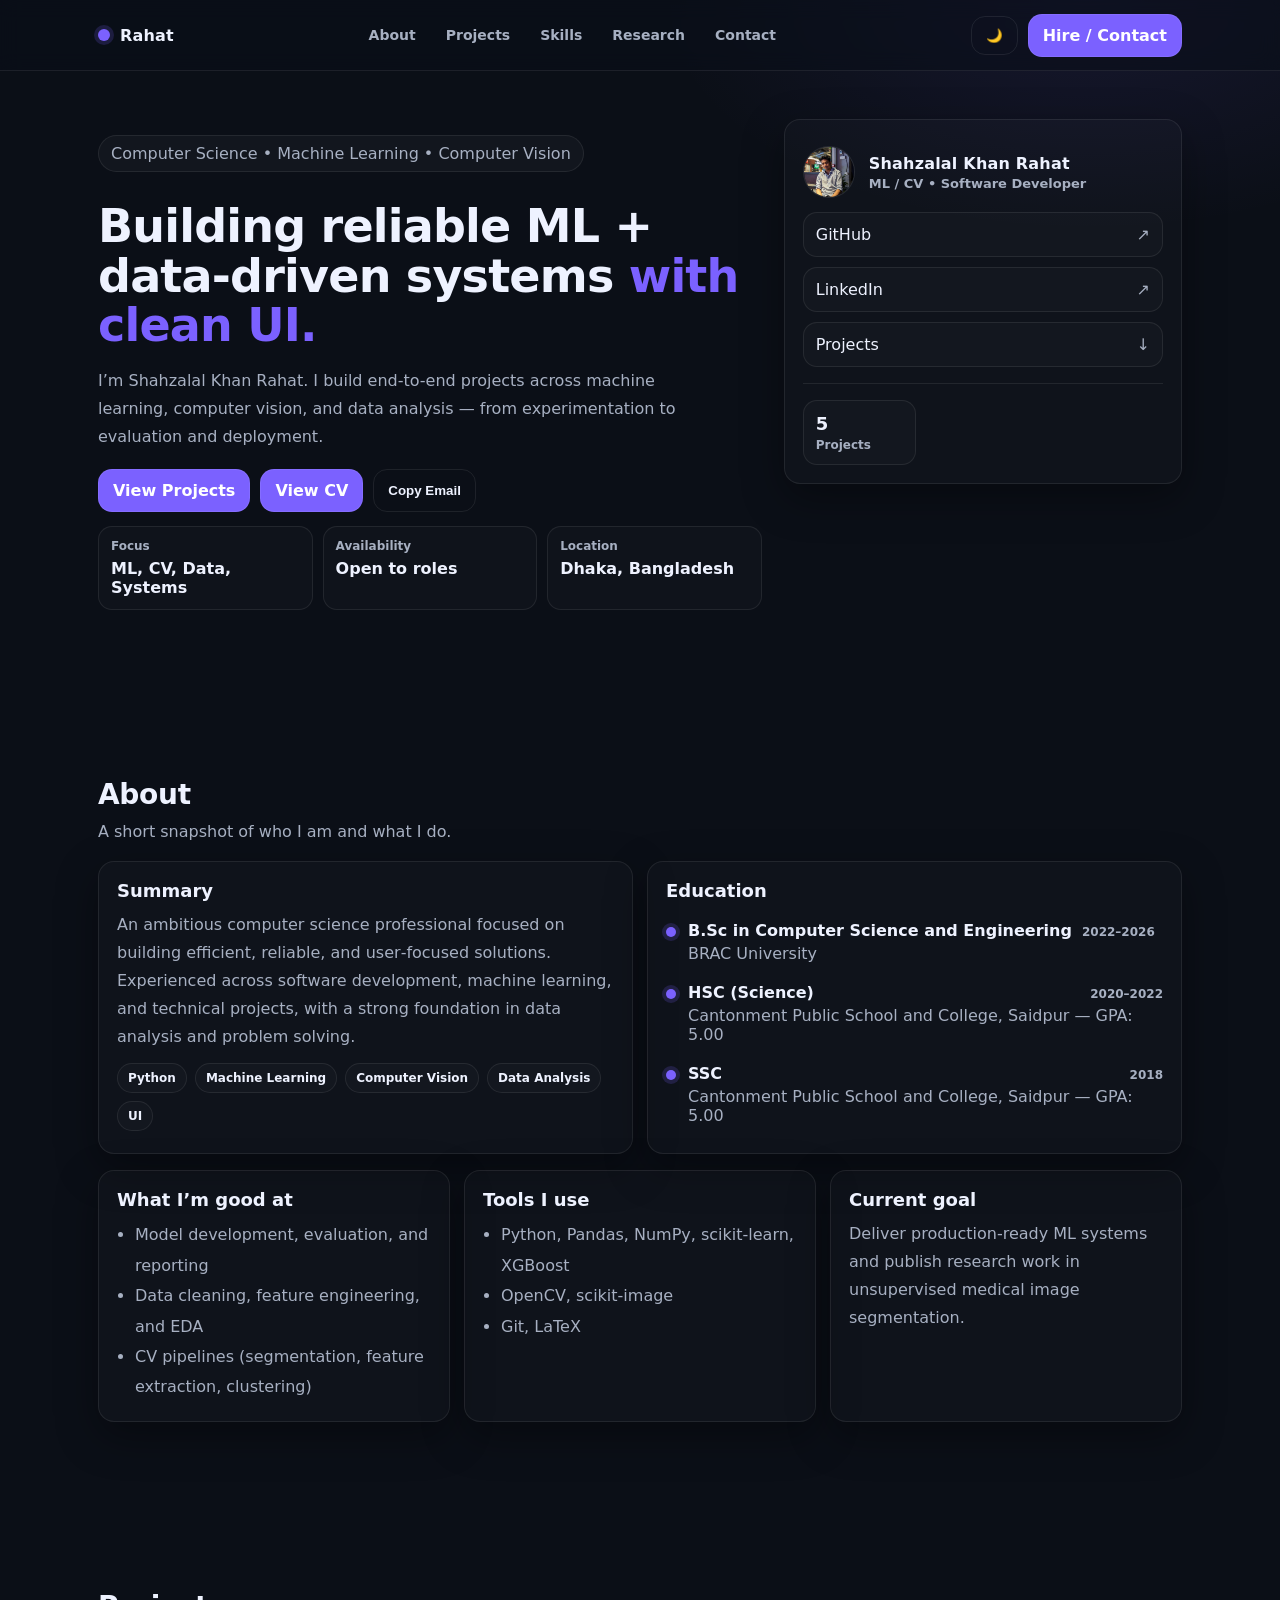
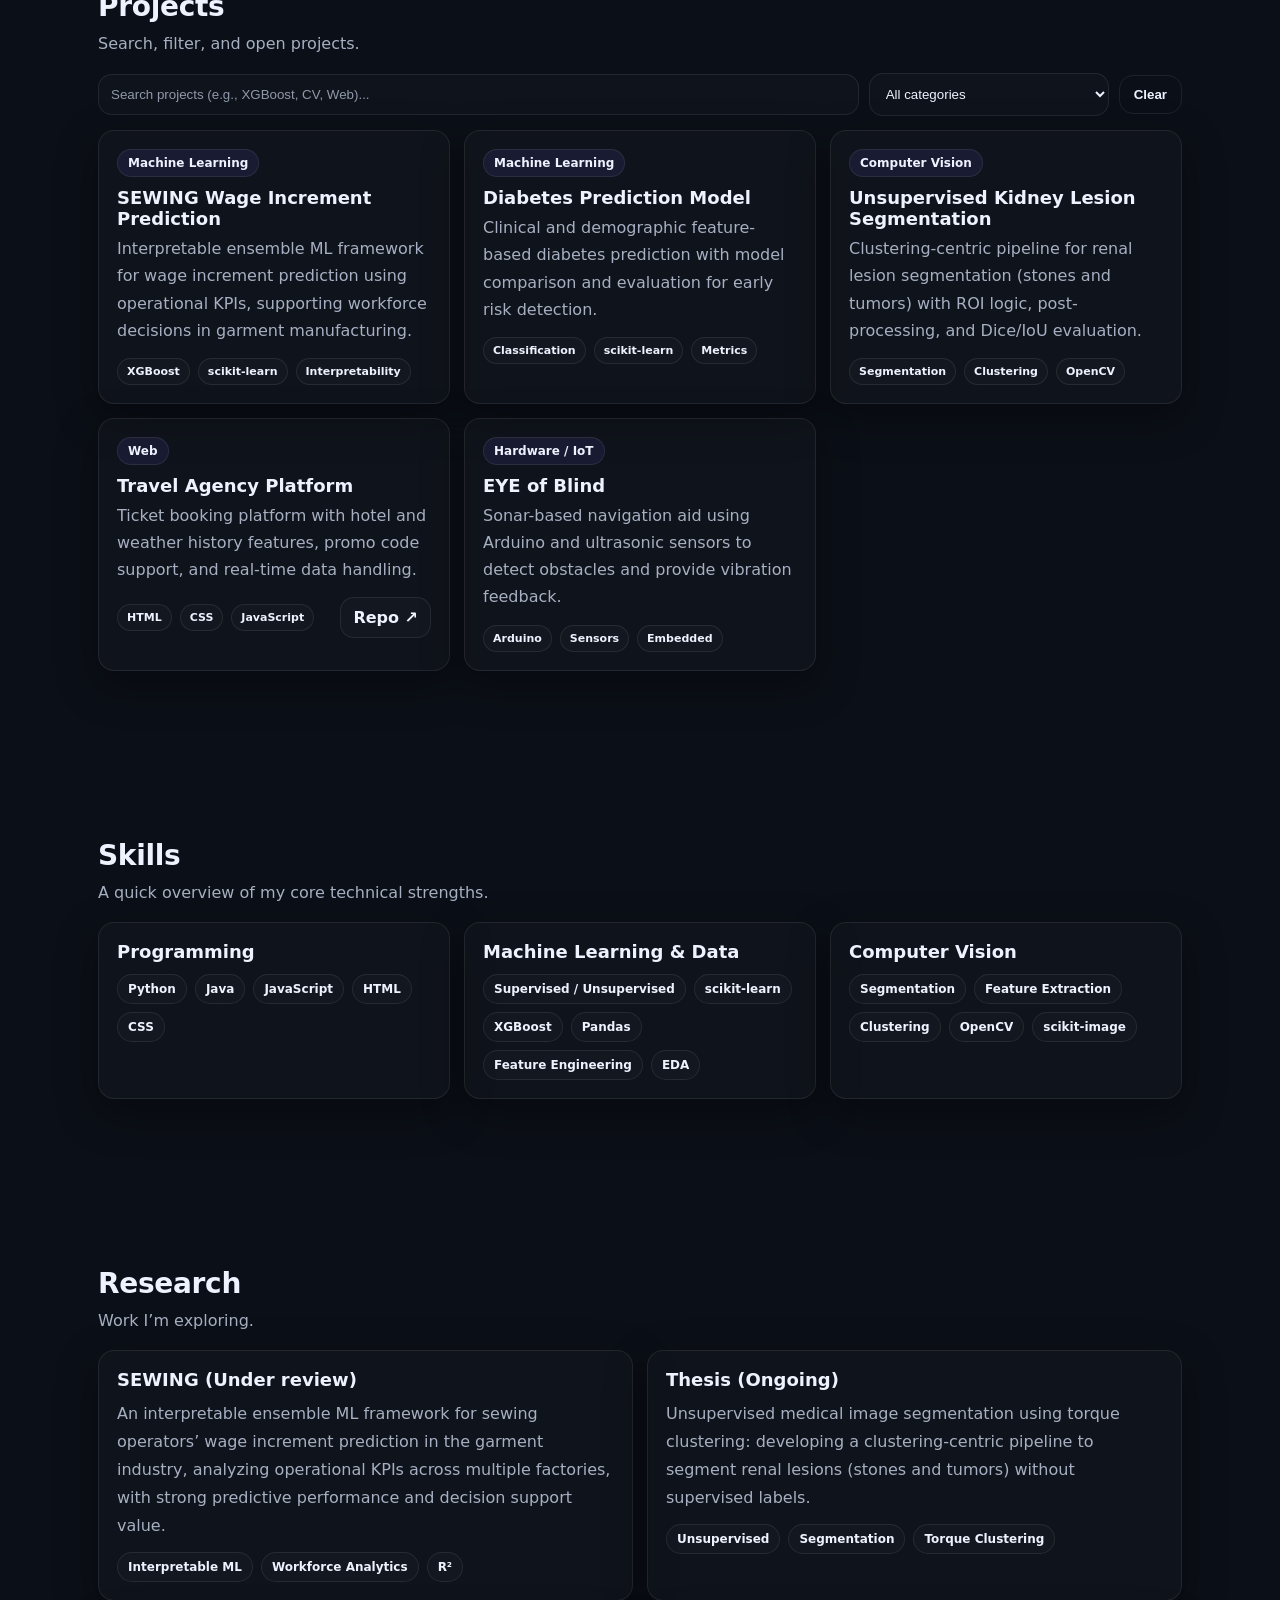
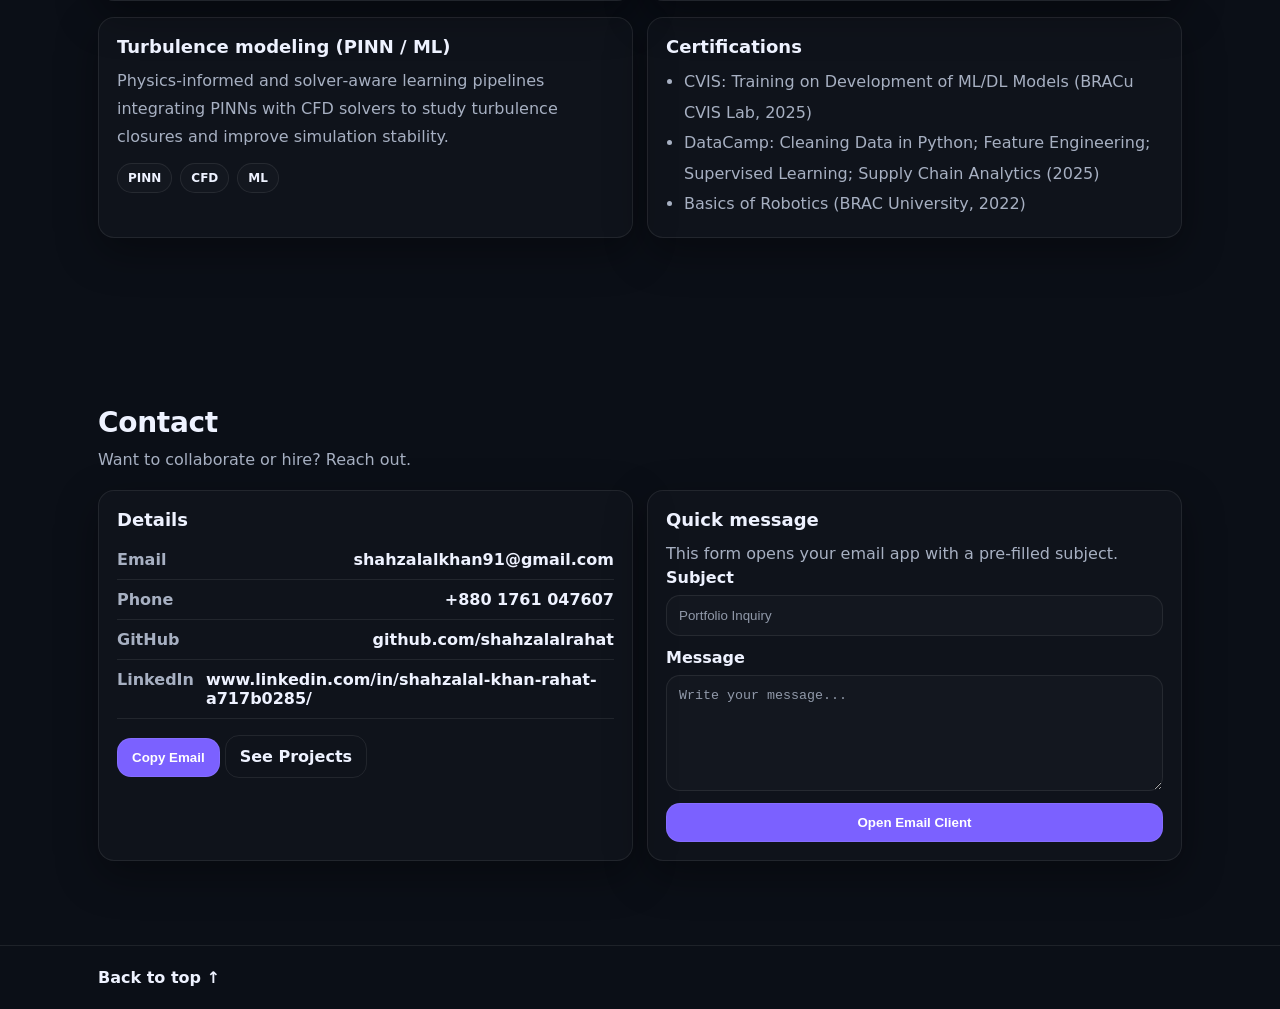
==== index.html @ b0780184 "View cv" ====
<!doctype html>
<html lang="en">
<head>
  <meta charset="utf-8" />
  <meta name="viewport" content="width=device-width,initial-scale=1" />
  <meta name="description" content="Shahzalal Khan Rahat — Portfolio" />
  <title>Shahzalal Khan Rahat | Portfolio</title>
  <link rel="stylesheet" href="style.css" />
</head>
<body>
  <div class="progress" id="progress"></div>

  <header class="header">
    <div class="container header__inner">
      <a class="brand" href="#home" aria-label="Go to home">
        <span class="brand__dot"></span>
        <span class="brand__text">Rahat</span>
      </a>

      <nav class="nav" aria-label="Primary">
        <a class="nav__link" href="#about">About</a>
        <a class="nav__link" href="#projects">Projects</a>
        <a class="nav__link" href="#skills">Skills</a>
        <a class="nav__link" href="#research">Research</a>
        <a class="nav__link" href="#contact">Contact</a>
      </nav>

      <div class="header__actions">
        <button class="btn btn--ghost" id="themeBtn" type="button" aria-label="Toggle theme">
          <span id="themeIcon">🌙</span>
        </button>
        <a class="btn" href="#contact">Hire / Contact</a>
      </div>

      <button class="burger" id="burger" aria-label="Open menu" aria-expanded="false" type="button">
        <span></span><span></span><span></span>
      </button>
    </div>

    <div class="mobileNav" id="mobileNav" aria-hidden="true">
      <a class="mobileNav__link" href="#about">About</a>
      <a class="mobileNav__link" href="#projects">Projects</a>
      <a class="mobileNav__link" href="#skills">Skills</a>
      <a class="mobileNav__link" href="#research">Research</a>
      <a class="mobileNav__link" href="#contact">Contact</a>
    </div>
  </header>

  <main>
    <!-- HERO -->
    <section class="section hero" id="home">
      <div class="container hero__grid">
        <div class="hero__copy">
          <p class="pill">Computer Science • Machine Learning • Computer Vision</p>
          <h1 class="hero__title">
            Building reliable ML + data-driven systems
            <span class="hero__accent">with clean UI.</span>
          </h1>
          <p class="hero__subtitle">
            I’m Shahzalal Khan Rahat. I build end-to-end projects across machine learning, computer vision,
            and data analysis — from experimentation to evaluation and deployment.
          </p>

          <div class="hero__cta">
            <a class="btn" href="#projects">View Projects</a>
            <a class="btn btn-secondary" href="./Shahzalal_Khan_CV.pdf" target="_blank" rel="noopener"> View CV</a>
            <button class="btn btn--ghost" id="copyEmailBtn" type="button">Copy Email</button>
          </div>

          <div class="hero__meta">
            <div class="metaCard">
              <div class="metaCard__k">Focus</div>
              <div class="metaCard__v">ML, CV, Data, Systems</div>
            </div>
            <div class="metaCard">
              <div class="metaCard__k">Availability</div>
              <div class="metaCard__v">Open to roles</div>
            </div>
            <div class="metaCard">
              <div class="metaCard__k">Location</div>
              <div class="metaCard__v">Dhaka, Bangladesh</div>
            </div>
          </div>
        </div>

        <aside class="heroSide card" aria-label="Profile summary">
          <div class="heroIdentity">
            <img class="heroAvatar" src="profile.jpg" alt="Photo of Shahzalal Khan Rahat" />
            <div>
              <div class="heroName">Shahzalal Khan Rahat</div>
              <div class="heroRole">ML / CV • Software Developer</div>
            </div>
          </div>

          <div class="quickLinks">
            <a class="quickLinks__item" id="githubLink" href="https://github.com/shahzalalrahat" target="_blank" rel="noreferrer">
              <span>GitHub</span><span class="arrow">↗</span>
            </a>
            <a class="quickLinks__item" id="linkedinLink" href="#" target="_blank" rel="noreferrer">
              <span>LinkedIn</span><span class="arrow">↗</span>
            </a>
            <a class="quickLinks__item" href="#projects">
              <span>Projects</span><span class="arrow">↓</span>
            </a>
          </div>

          <div class="divider"></div>

          <div class="statGrid" aria-label="Highlights">
            <div class="stat">
              <div class="stat__n" id="projectCount">0</div>
              <div class="stat__l">Projects</div>
          </div>
        </aside>
      </div>
    </section>

    <!-- ABOUT -->
    <section class="section" id="about">
      <div class="container">
        <div class="sectionHead">
          <h2 class="sectionHead__title">About</h2>
          <p class="sectionHead__sub">A short snapshot of who I am and what I do.</p>
        </div>

        <div class="grid2">
          <div class="card">
            <h3 class="card__title">Summary</h3>
            <p class="card__text">
              An ambitious computer science professional focused on building efficient, reliable, and user‑focused solutions.
              Experienced across software development, machine learning, and technical projects, with a strong foundation in
              data analysis and problem solving.
            </p>

            <div class="chipRow">
              <span class="chip">Python</span>
              <span class="chip">Machine Learning</span>
              <span class="chip">Computer Vision</span>
              <span class="chip">Data Analysis</span>
              <span class="chip">UI</span>
            </div>
          </div>

          <div class="card">
            <h3 class="card__title">Education</h3>
            <ul class="timeline">
              <li class="timeline__item">
                <div class="timeline__dot"></div>
                <div class="timeline__body">
                  <div class="timeline__top">
                    <span class="timeline__title">B.Sc in Computer Science and Engineering</span>
                    <span class="timeline__time">2022–2026</span>
                  </div>
                  <div class="timeline__desc">BRAC University </div>
                </div>
              </li>
              <li class="timeline__item">
                <div class="timeline__dot"></div>
                <div class="timeline__body">
                  <div class="timeline__top">
                    <span class="timeline__title">HSC (Science)</span>
                    <span class="timeline__time">2020–2022</span>
                  </div>
                  <div class="timeline__desc">Cantonment Public School and College, Saidpur — GPA: 5.00</div>
                </div>
              </li>
              <li class="timeline__item">
                <div class="timeline__dot"></div>
                <div class="timeline__body">
                  <div class="timeline__top">
                    <span class="timeline__title">SSC</span>
                    <span class="timeline__time">2018</span>
                  </div>
                  <div class="timeline__desc">Cantonment Public School and College, Saidpur — GPA: 5.00</div>
                </div>
              </li>
            </ul>
          </div>
        </div>

        <div class="grid3 mt">
          <div class="card">
            <h3 class="card__title">What I’m good at</h3>
            <ul class="bullets">
              <li>Model development, evaluation, and reporting</li>
              <li>Data cleaning, feature engineering, and EDA</li>
              <li>CV pipelines (segmentation, feature extraction, clustering)</li>
            </ul>
          </div>

          <div class="card">
            <h3 class="card__title">Tools I use</h3>
            <ul class="bullets">
              <li>Python, Pandas, NumPy, scikit-learn, XGBoost</li>
              <li>OpenCV, scikit-image</li>
              <li>Git, LaTeX</li>
            </ul>
          </div>

          <div class="card">
            <h3 class="card__title">Current goal</h3>
            <p class="card__text">
              Deliver production‑ready ML systems and publish research work in unsupervised medical image segmentation.
            </p>
          </div>
        </div>
      </div>
    </section>

    <!-- PROJECTS -->
    <section class="section" id="projects">
      <div class="container">
        <div class="sectionHead">
          <h2 class="sectionHead__title">Projects</h2>
          <p class="sectionHead__sub">Search, filter, and open projects.</p>
        </div>

        <div class="toolbar">
          <div class="searchWrap">
            <input id="searchInput" class="input" type="search" placeholder="Search projects (e.g., XGBoost, CV, Web)..." />
          </div>

          <select id="categorySelect" class="select" aria-label="Filter by category">
            <option value="all">All categories</option>
          </select>

          <button id="clearFilters" class="btn btn--ghost" type="button">Clear</button>
        </div>

        <div class="cards" id="projectGrid" aria-live="polite"></div>

        <div class="emptyState" id="emptyState" hidden>
          No projects matched your search. Try different keywords.
        </div>
      </div>
    </section>

    <!-- SKILLS -->
    <section class="section" id="skills">
      <div class="container">
        <div class="sectionHead">
          <h2 class="sectionHead__title">Skills</h2>
          <p class="sectionHead__sub">A quick overview of my core technical strengths.</p>
        </div>

        <div class="grid3">
          <div class="card">
            <h3 class="card__title">Programming</h3>
            <div class="chipRow">
              <span class="chip">Python</span>
              <span class="chip">Java</span>
              <span class="chip">JavaScript</span>
              <span class="chip">HTML</span>
              <span class="chip">CSS</span>
            </div>
          </div>

          <div class="card">
            <h3 class="card__title">Machine Learning & Data</h3>
            <div class="chipRow">
              <span class="chip">Supervised / Unsupervised</span>
              <span class="chip">scikit-learn</span>
              <span class="chip">XGBoost</span>
              <span class="chip">Pandas</span>
              <span class="chip">Feature Engineering</span>
              <span class="chip">EDA</span>
            </div>
          </div>

          <div class="card">
            <h3 class="card__title">Computer Vision</h3>
            <div class="chipRow">
              <span class="chip">Segmentation</span>
              <span class="chip">Feature Extraction</span>
              <span class="chip">Clustering</span>
              <span class="chip">OpenCV</span>
              <span class="chip">scikit-image</span>
            </div>
          </div>
        </div>
      </div>
    </section>

    <!-- RESEARCH -->
    <section class="section" id="research">
      <div class="container">
        <div class="sectionHead">
          <h2 class="sectionHead__title">Research</h2>
          <p class="sectionHead__sub">Work I’m exploring.</p>
        </div>

        <div class="grid2">
          <div class="card">
            <h3 class="card__title">SEWING (Under review)</h3>
            <p class="card__text">
              An interpretable ensemble ML framework for sewing operators’ wage increment prediction in the garment industry,
              analyzing operational KPIs across multiple factories, with strong predictive performance and decision support value.
            </p>
            <div class="chipRow">
              <span class="chip">Interpretable ML</span>
              <span class="chip">Workforce Analytics</span>
              <span class="chip">R²</span>
            </div>
          </div>

          <div class="card">
            <h3 class="card__title">Thesis (Ongoing)</h3>
            <p class="card__text">
              Unsupervised medical image segmentation using torque clustering: developing a clustering‑centric pipeline to segment
              renal lesions (stones and tumors) without supervised labels.
            </p>
            <div class="chipRow">
              <span class="chip">Unsupervised</span>
              <span class="chip">Segmentation</span>
              <span class="chip">Torque Clustering</span>
            </div>
          </div>
        </div>

        <div class="grid2 mt">
          <div class="card">
            <h3 class="card__title">Turbulence modeling (PINN / ML)</h3>
            <p class="card__text">
              Physics‑informed and solver‑aware learning pipelines integrating PINNs with CFD solvers to study turbulence closures
              and improve simulation stability.
            </p>
            <div class="chipRow">
              <span class="chip">PINN</span>
              <span class="chip">CFD</span>
              <span class="chip">ML</span>
            </div>
          </div>

          <div class="card">
            <h3 class="card__title">Certifications</h3>
            <ul class="bullets">
              <li>CVIS: Training on Development of ML/DL Models (BRACu CVIS Lab, 2025)</li>
              <li>DataCamp: Cleaning Data in Python; Feature Engineering; Supervised Learning; Supply Chain Analytics (2025)</li>
              <li>Basics of Robotics (BRAC University, 2022)</li>
            </ul>
          </div>
        </div>
      </div>
    </section>

    <!-- CONTACT -->
    <section class="section" id="contact">
      <div class="container">
        <div class="sectionHead">
          <h2 class="sectionHead__title">Contact</h2>
          <p class="sectionHead__sub">Want to collaborate or hire? Reach out.</p>
        </div>

        <div class="grid2">
          <div class="card">
            <h3 class="card__title">Details</h3>
            <div class="contactRow">
              <span class="contactRow__k">Email</span>
              <span class="contactRow__v" id="emailText">shahzalalkhan91@gmail.com</span>
            </div>
            <div class="contactRow">
              <span class="contactRow__k">Phone</span>
              <span class="contactRow__v">+880 1761 047607</span>
            </div>
            <div class="contactRow">
              <span class="contactRow__k">GitHub</span>
              <a class="contactRow__v link" href="https://github.com/shahzalalrahat" target="_blank" rel="noreferrer">
                github.com/shahzalalrahat
              </a>
            </div>
            <div class="contactRow">
              <span class="contactRow__k">LinkedIn</span>
              <a class="contactRow__v link" id="linkedinContact" href="#" target="_blank" rel="noreferrer">
                linkedin.com/in/shahzalal-khan-rahat-a717b0285/
              </a>
            </div>

            <div class="mt">
              <button class="btn" id="copyEmailBtn2" type="button">Copy Email</button>
              <a class="btn btn--ghost" href="#projects">See Projects</a>
            </div>
          </div>

          <div class="card">
            <h3 class="card__title">Quick message</h3>
            <p class="card__text">
              This form opens your email app with a pre-filled subject.
            </p>

            <form id="mailtoForm" class="form">
              <label class="label">
                Subject
                <input class="input" id="subjectInput" type="text" placeholder="Portfolio Inquiry" />
              </label>
              <label class="label">
                Message
                <textarea class="textarea" id="messageInput" rows="6" placeholder="Write your message..."></textarea>
              </label>
              <button class="btn" type="submit">Open Email Client</button>
            </form>
          </div>
        </div>
      </div>
    </section>
  </main>

  <footer class="footer">
    <div class="container footer__inner">
      <a class="link" href="#home">Back to top ↑</a>
    </div>
  </footer>

  <div class="toast" id="toast" role="status" aria-live="polite" aria-atomic="true"></div>

  <script src="script.js"></script>
</body>
</html>
---- style.css ----
:root{
  --bg:#0b0f17;
  --panel:#0f1623;
  --panel2:#0c121d;
  --text:#eef2ff;
  --muted:#a7b0c2;
  --border:rgba(255,255,255,.08);
  --shadow: 0 14px 42px rgba(0,0,0,.35);
  --accent:#7b61ff;
  --radius:16px;
  --container: 1120px;
}

[data-theme="light"]{
  --bg:#f6f7fb;
  --panel:#ffffff;
  --panel2:#ffffff;
  --text:#0b1220;
  --muted:#5a657a;
  --border:rgba(12,18,34,.10);
  --shadow: 0 14px 36px rgba(20,30,50,.10);
  --accent:#4f46e5;
}

*{box-sizing:border-box}
html{scroll-behavior:smooth}
body{
  margin:0;
  font-family: ui-sans-serif, system-ui, -apple-system, Segoe UI, Roboto, Helvetica, Arial;
  background: radial-gradient(900px 520px at 15% -10%, rgba(123,97,255,.18), transparent 60%),
              radial-gradient(780px 420px at 85% 0%, rgba(123,97,255,.10), transparent 55%),
              var(--bg);
  color:var(--text);
}

.container{max-width:var(--container); margin:0 auto; padding:0 18px}
.section{padding:84px 0}
.mt{margin-top:16px}

.progress{
  position:fixed; top:0; left:0; height:3px; width:0%;
  background: var(--accent);
  z-index:9999;
}

.header{
  position:sticky; top:0; z-index:999;
  backdrop-filter: blur(10px);
  background: rgba(10,15,25,.58);
  border-bottom:1px solid var(--border);
}
[data-theme="light"] .header{ background: rgba(255,255,255,.70); }

.header__inner{
  height:70px; display:flex; align-items:center; justify-content:space-between; gap:14px;
}

.brand{display:flex; align-items:center; gap:10px; text-decoration:none; color:var(--text)}
.brand__dot{width:12px; height:12px; background:var(--accent); border-radius:50%; box-shadow:0 0 0 4px rgba(123,97,255,.18)}
.brand__text{font-weight:750; letter-spacing:.2px}

.nav{display:flex; gap:10px}
.nav__link{
  text-decoration:none; color:var(--muted); font-weight:650; font-size:14px;
  padding:8px 10px; border-radius:12px;
}
.nav__link:hover{ color:var(--text); background: rgba(123,97,255,.10); }
.nav__link.is-active{ color:var(--text); background: rgba(123,97,255,.14); }

.header__actions{display:flex; align-items:center; gap:10px}
.burger{
  display:none; background:transparent; border:0; padding:8px; cursor:pointer;
}
.burger span{
  display:block; width:22px; height:2px; background:var(--text); margin:5px 0; border-radius:2px; opacity:.85;
}

.mobileNav{
  display:none;
  border-top:1px solid var(--border);
  background: rgba(10,15,25,.90);
}
[data-theme="light"] .mobileNav{ background: rgba(255,255,255,.92); }
.mobileNav__link{
  display:block; padding:14px 18px; color:var(--muted);
  text-decoration:none; font-weight:750;
}
.mobileNav__link:hover{color:var(--text); background: rgba(123,97,255,.10);}

.pill{
  display:inline-block;
  padding:8px 12px;
  border:1px solid var(--border);
  border-radius:999px;
  color:var(--muted);
  background: rgba(255,255,255,.03);
}

.hero{padding-top:48px}
.hero__grid{
  display:grid;
  grid-template-columns: 1.25fr .75fr;
  gap:22px;
  align-items:start;
}
.hero__copy{max-width:760px}
.hero__title{
  margin:14px 0 10px;
  font-size:46px;
  line-height:1.08;
  letter-spacing:-.8px;
}
.hero__accent{color:var(--accent)}
.hero__subtitle{color:var(--muted); font-size:16px; line-height:1.75; max-width:62ch}

.hero__cta{display:flex; gap:10px; margin:18px 0 14px; flex-wrap:wrap}

.hero__meta{
  display:grid;
  grid-template-columns:repeat(3, minmax(0,1fr));
  gap:10px;
}

.metaCard{
  border:1px solid var(--border);
  border-radius:14px;
  padding:12px;
  background: rgba(255,255,255,.02);
}
.metaCard__k{color:var(--muted); font-weight:750; font-size:12px}
.metaCard__v{margin-top:6px; font-weight:800}

.sectionHead{margin-bottom:16px}
.sectionHead__title{margin:0; font-size:28px; letter-spacing:-.3px}
.sectionHead__sub{margin:8px 0 0; color:var(--muted); line-height:1.65}

.grid2{display:grid; grid-template-columns:repeat(2, minmax(0,1fr)); gap:14px}
.grid3{display:grid; grid-template-columns:repeat(3, minmax(0,1fr)); gap:14px}

.card{
  border:1px solid var(--border);
  border-radius:var(--radius);
  padding:18px;
  background: rgba(255,255,255,.02);
  box-shadow:var(--shadow);
}

.card__title{margin:0 0 10px; font-size:18px}
.card__text{margin:0; color:var(--muted); line-height:1.75}

.chipRow{display:flex; flex-wrap:wrap; gap:8px; margin-top:12px}
.chip{
  padding:7px 10px;
  border-radius:999px;
  border:1px solid var(--border);
  background: rgba(255,255,255,.02);
  color:var(--text);
  font-weight:700;
  font-size:12px;
}

.bullets{margin:0; padding-left:18px; color:var(--muted); line-height:1.9}

.timeline{list-style:none; padding:0; margin:0}
.timeline__item{display:flex; gap:12px; padding:10px 0}
.timeline__dot{
  width:10px; height:10px; border-radius:50%;
  background: var(--accent);
  margin-top:6px;
  box-shadow:0 0 0 4px rgba(123,97,255,.18);
  flex:0 0 auto;
}
.timeline__top{display:flex; justify-content:space-between; gap:10px; align-items:baseline}
.timeline__title{font-weight:900}
.timeline__time{color:var(--muted); font-weight:800; font-size:12px}
.timeline__desc{color:var(--muted); margin-top:4px}

.toolbar{
  display:flex; gap:10px; align-items:center; flex-wrap:wrap;
  margin:14px 0 14px;
}
.searchWrap{flex:1 1 260px}
.input, .select, .textarea{
  width:100%;
  padding:12px 12px;
  border-radius:14px;
  border:1px solid var(--border);
  outline:none;
  background: rgba(255,255,255,.02);
  color:var(--text);
}
.input::placeholder, .textarea::placeholder{color: rgba(167,176,194,.85)}
.select{max-width:240px}
.textarea{resize:vertical}

.cards{
  display:grid;
  grid-template-columns: repeat(3, minmax(0,1fr));
  gap:14px;
}

.projectCard{position:relative; overflow:hidden}
.projectCard__top{display:flex; align-items:flex-start; justify-content:space-between; gap:10px}
.badge{
  padding:6px 10px;
  border-radius:999px;
  font-size:12px;
  font-weight:850;
  border:1px solid var(--border);
  background: rgba(123,97,255,.10);
}
.projectCard__title{margin:10px 0 6px; font-size:18px}
.projectCard__desc{margin:0; color:var(--muted); line-height:1.7; min-height:64px}

.projectCard__footer{
  display:flex; justify-content:space-between; align-items:center;
  margin-top:14px; gap:10px;
}
.mini{display:flex; gap:8px; flex-wrap:wrap}
.mini .chip{padding:6px 9px; font-size:11px}

.linkBtn{
  text-decoration:none;
  font-weight:850;
  color:var(--text);
  padding:10px 12px;
  border-radius:14px;
  border:1px solid var(--border);
  background: rgba(255,255,255,.02);
}
.linkBtn:hover{background: rgba(123,97,255,.10)}

.emptyState{
  margin-top:16px;
  padding:14px 16px;
  border-radius:14px;
  border:1px dashed var(--border);
  color:var(--muted);
}

.btn{
  appearance:none;
  border:1px solid var(--border);
  background: var(--accent);
  color:white;
  font-weight:850;
  padding:11px 14px;
  border-radius:14px;
  cursor:pointer;
  text-decoration:none;
  display:inline-flex; align-items:center; justify-content:center;
}
.btn:hover{transform: translateY(-1px); transition:.15s ease}
.btn--ghost{
  background: transparent;
  color:var(--text);
}
.btn--ghost:hover{background: rgba(255,255,255,.05)}

.footer{
  border-top:1px solid var(--border);
  padding:22px 0;
}
.footer__inner{
  display:flex; justify-content:space-between; gap:14px; align-items:center;
  color:var(--muted);
}
.link{color:var(--text); text-decoration:none; font-weight:850}
.link:hover{opacity:.95; text-decoration:underline}

.contactRow{
  display:flex; justify-content:space-between; gap:12px;
  padding:10px 0;
  border-bottom:1px solid var(--border);
}
.contactRow:last-child{border-bottom:0}
.contactRow__k{color:var(--muted); font-weight:850}
.contactRow__v{font-weight:800}

.form{display:grid; gap:12px}
.label{display:grid; gap:8px; font-weight:850}

.toast{
  position:fixed;
  bottom:18px; left:50%;
  transform:translateX(-50%);
  background: rgba(15,22,35,.95);
  border:1px solid var(--border);
  border-radius:14px;
  padding:12px 14px;
  box-shadow: var(--shadow);
  color:var(--text);
  opacity:0;
  pointer-events:none;
  transition: opacity .2s ease, transform .2s ease;
}
.toast.is-on{opacity:1; transform:translateX(-50%) translateY(-6px)}

/* Hero right card */
.heroSide{position:sticky; top:94px}
.heroIdentity{
  display:flex;
  align-items:center;
  gap:14px;
  padding:8px 0 14px;
}
.heroAvatar{
  width:52px;
  height:52px;
  border-radius:999px;
  object-fit:cover;
  border:1px solid var(--border);
  background: rgba(255,255,255,.02);
}
.heroName{font-weight:900; letter-spacing:.2px}
.heroRole{margin-top:3px; color:var(--muted); font-weight:750; font-size:13px}

.quickLinks{display:grid; gap:10px}
.quickLinks__item{
  display:flex; justify-content:space-between; align-items:center;
  padding:12px 12px;
  border-radius:14px;
  border:1px solid var(--border);
  text-decoration:none;
  color:var(--text);
  background: rgba(255,255,255,.02);
}
.quickLinks__item:hover{background: rgba(123,97,255,.08)}
.arrow{color:var(--muted)}

.divider{height:1px; background:var(--border); margin:16px 0}
.statGrid{display:grid; grid-template-columns:repeat(3,1fr); gap:10px}
.stat{
  border:1px solid var(--border);
  border-radius:14px; padding:12px;
  background: rgba(255,255,255,.02);
}
.stat__n{font-weight:900; font-size:18px}
.stat__l{color:var(--muted); margin-top:4px; font-weight:750; font-size:12px}

@media (max-width: 980px){
  .hero__grid{grid-template-columns:1fr}
  .heroSide{position:static}
  .cards{grid-template-columns: repeat(2, minmax(0,1fr));}
  .grid3{grid-template-columns:1fr}
}
@media (max-width: 720px){
  .nav{display:none}
  .burger{display:block}
  .mobileNav.is-open{display:block}
  .cards{grid-template-columns:1fr}
  .grid2{grid-template-columns:1fr}
  .hero__title{font-size:38px}
  .footer__inner{flex-direction:column; align-items:flex-start}
}
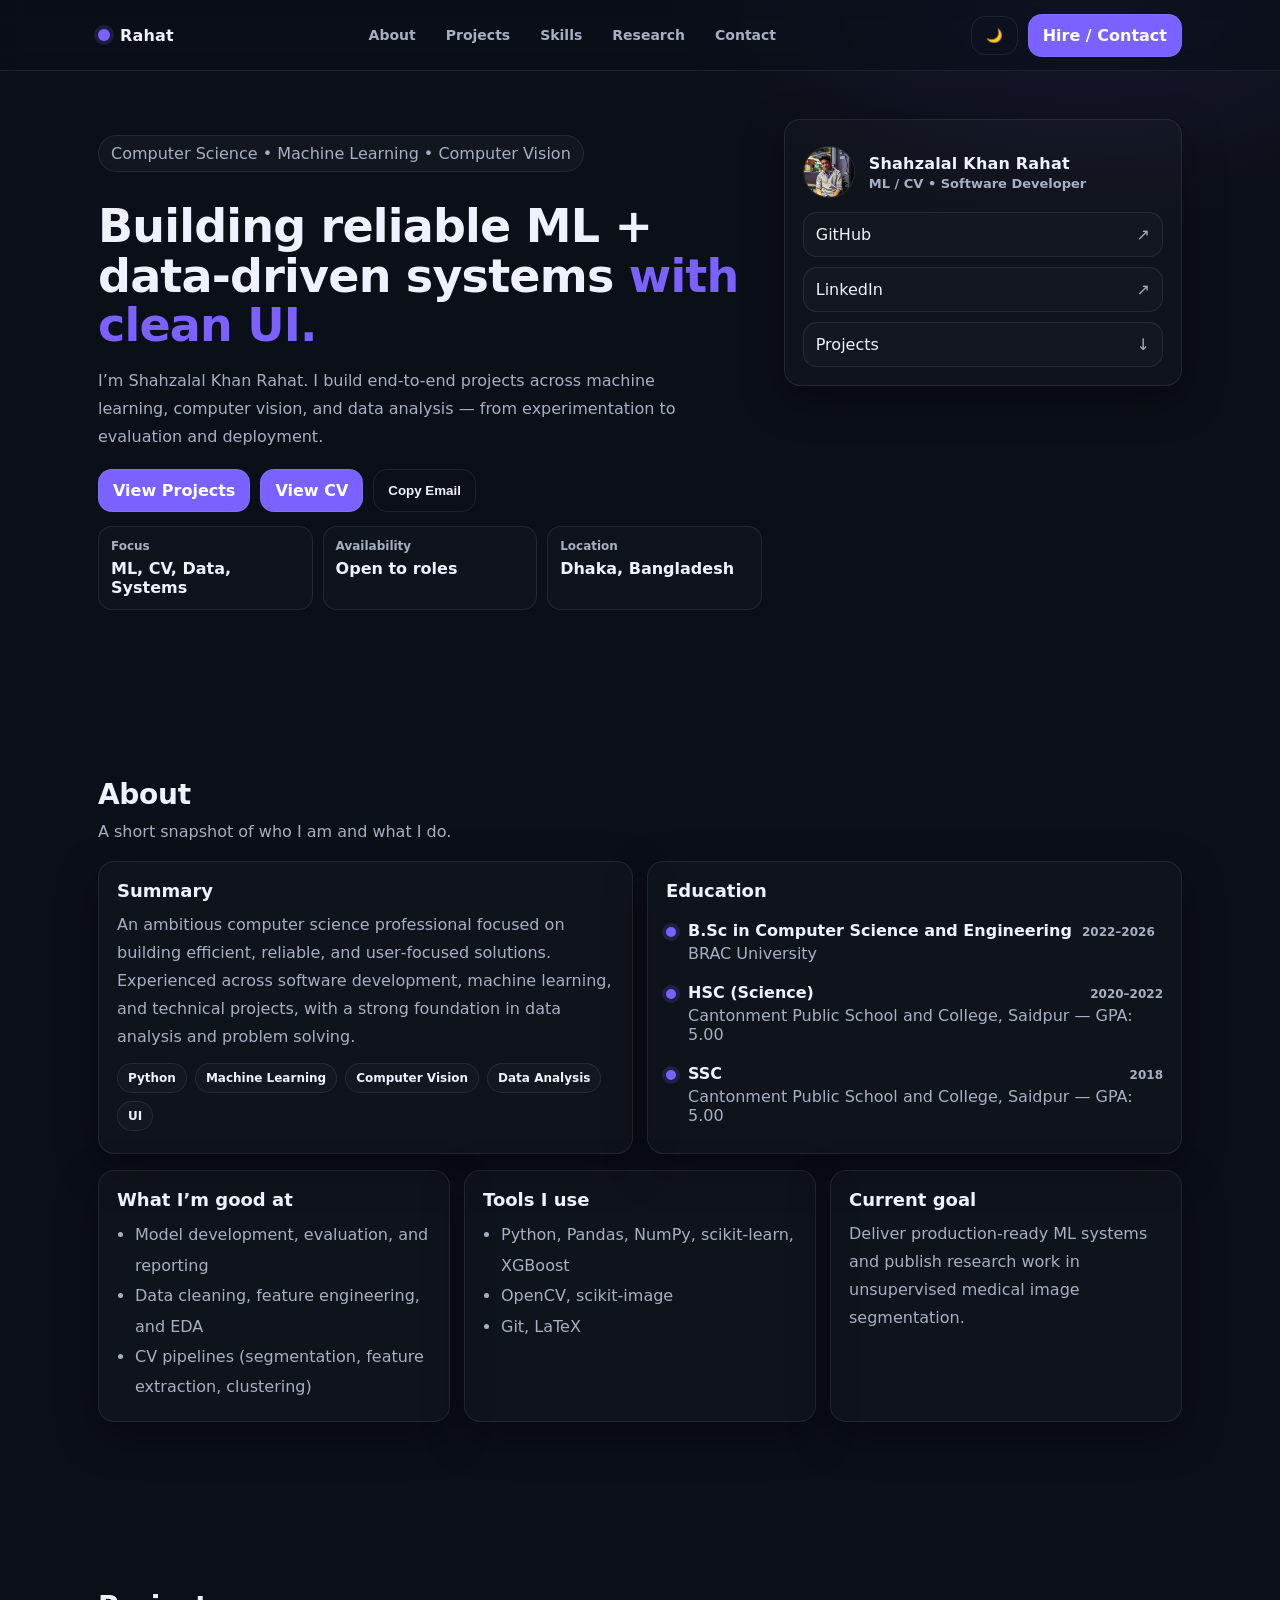
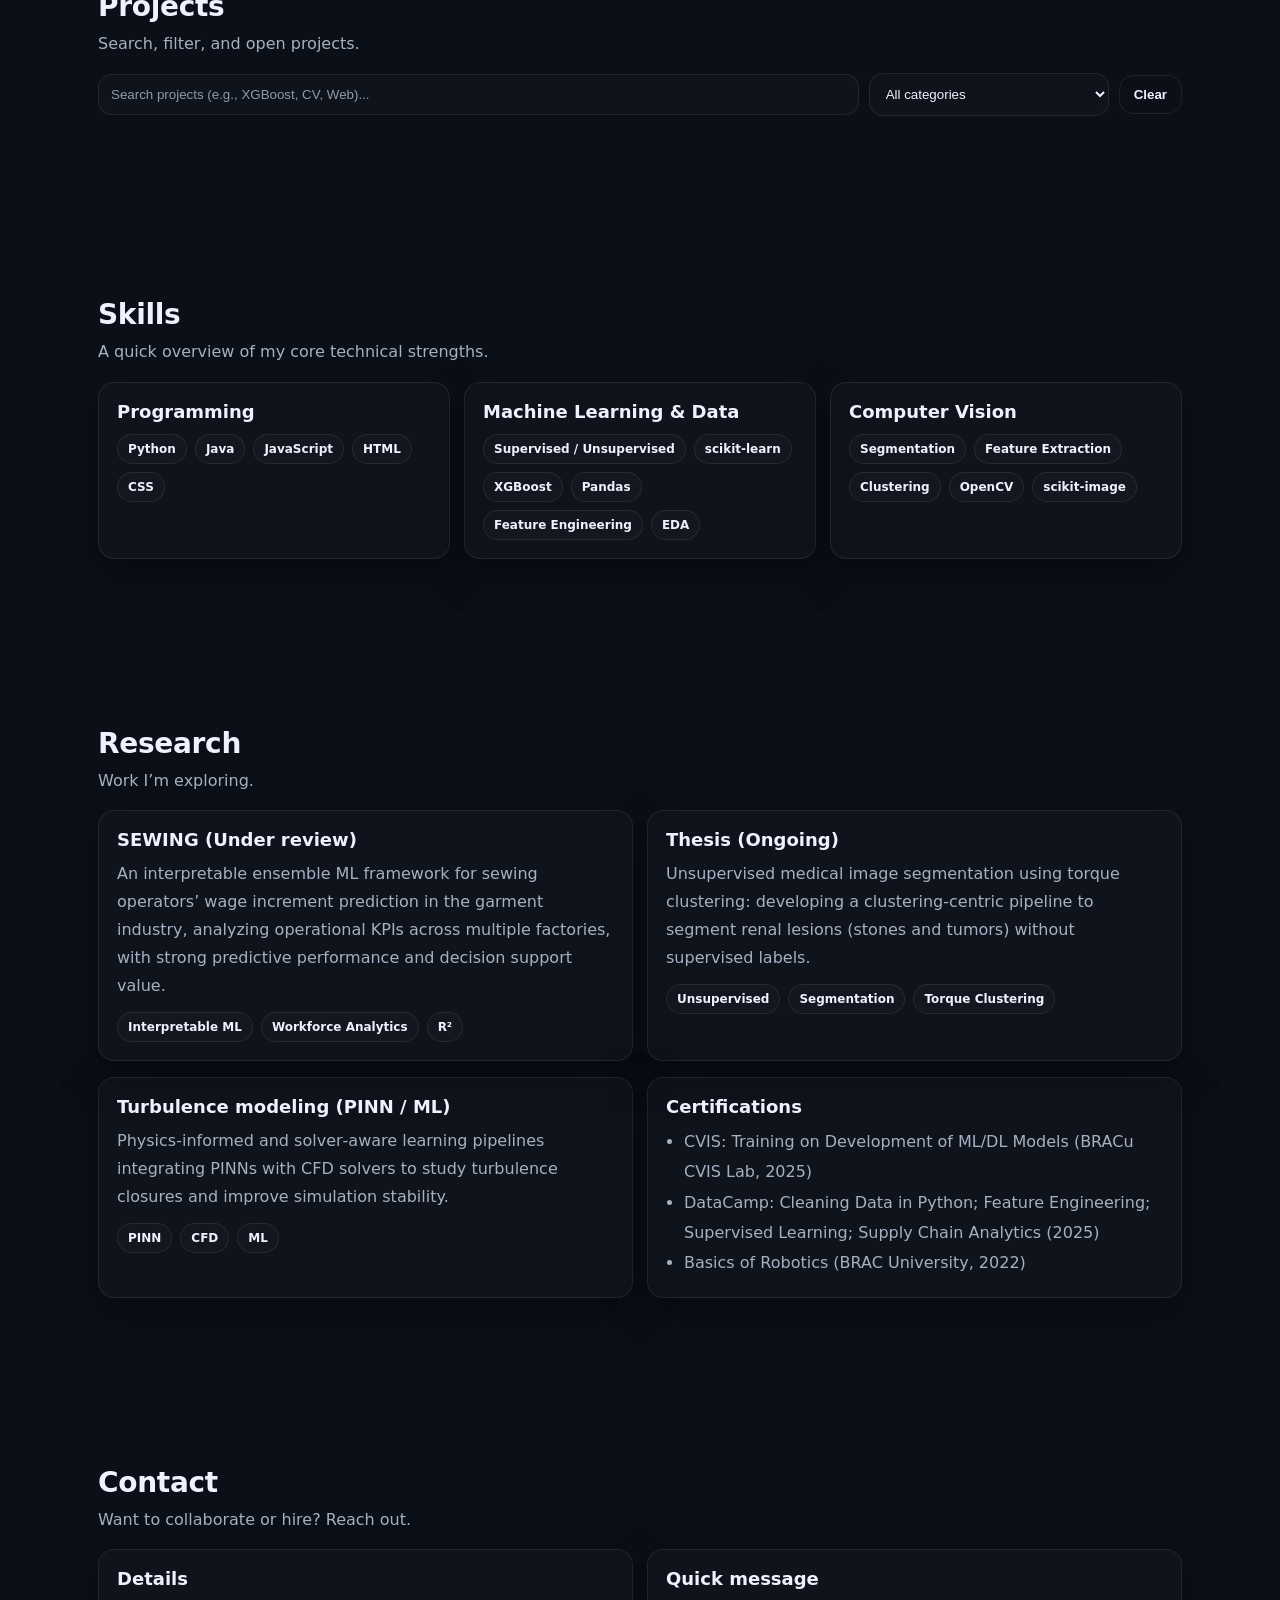
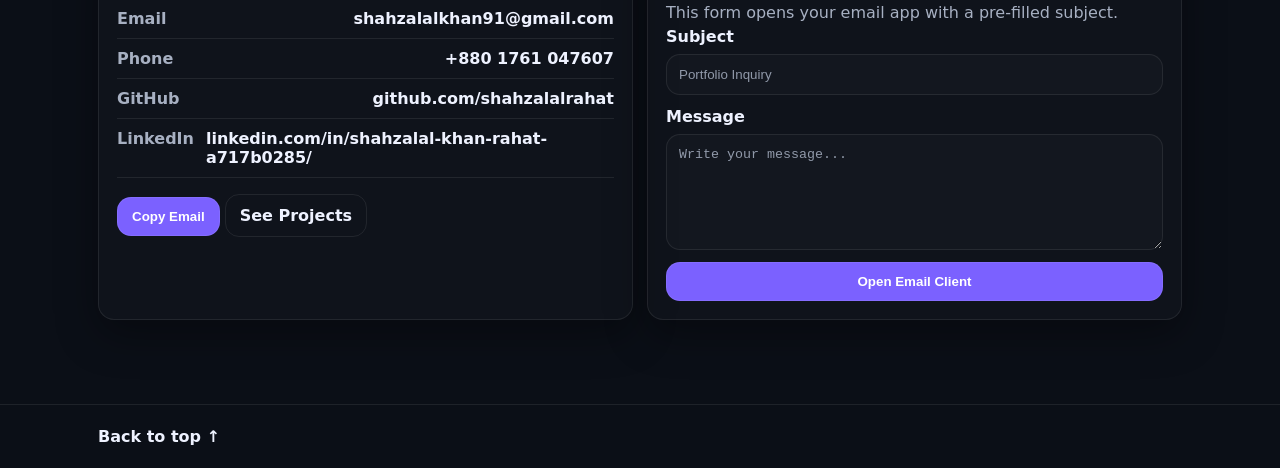
==== commit 5e23b0f6: "Remove project" ====
--- a/index.html
+++ b/index.html
@@ -104,13 +104,6 @@
             </a>
           </div>
 
-          <div class="divider"></div>
-
-          <div class="statGrid" aria-label="Highlights">
-            <div class="stat">
-              <div class="stat__n" id="projectCount">0</div>
-              <div class="stat__l">Projects</div>
-          </div>
         </aside>
       </div>
     </section>
@@ -417,3 +410,4 @@
 </html>
 
 
+
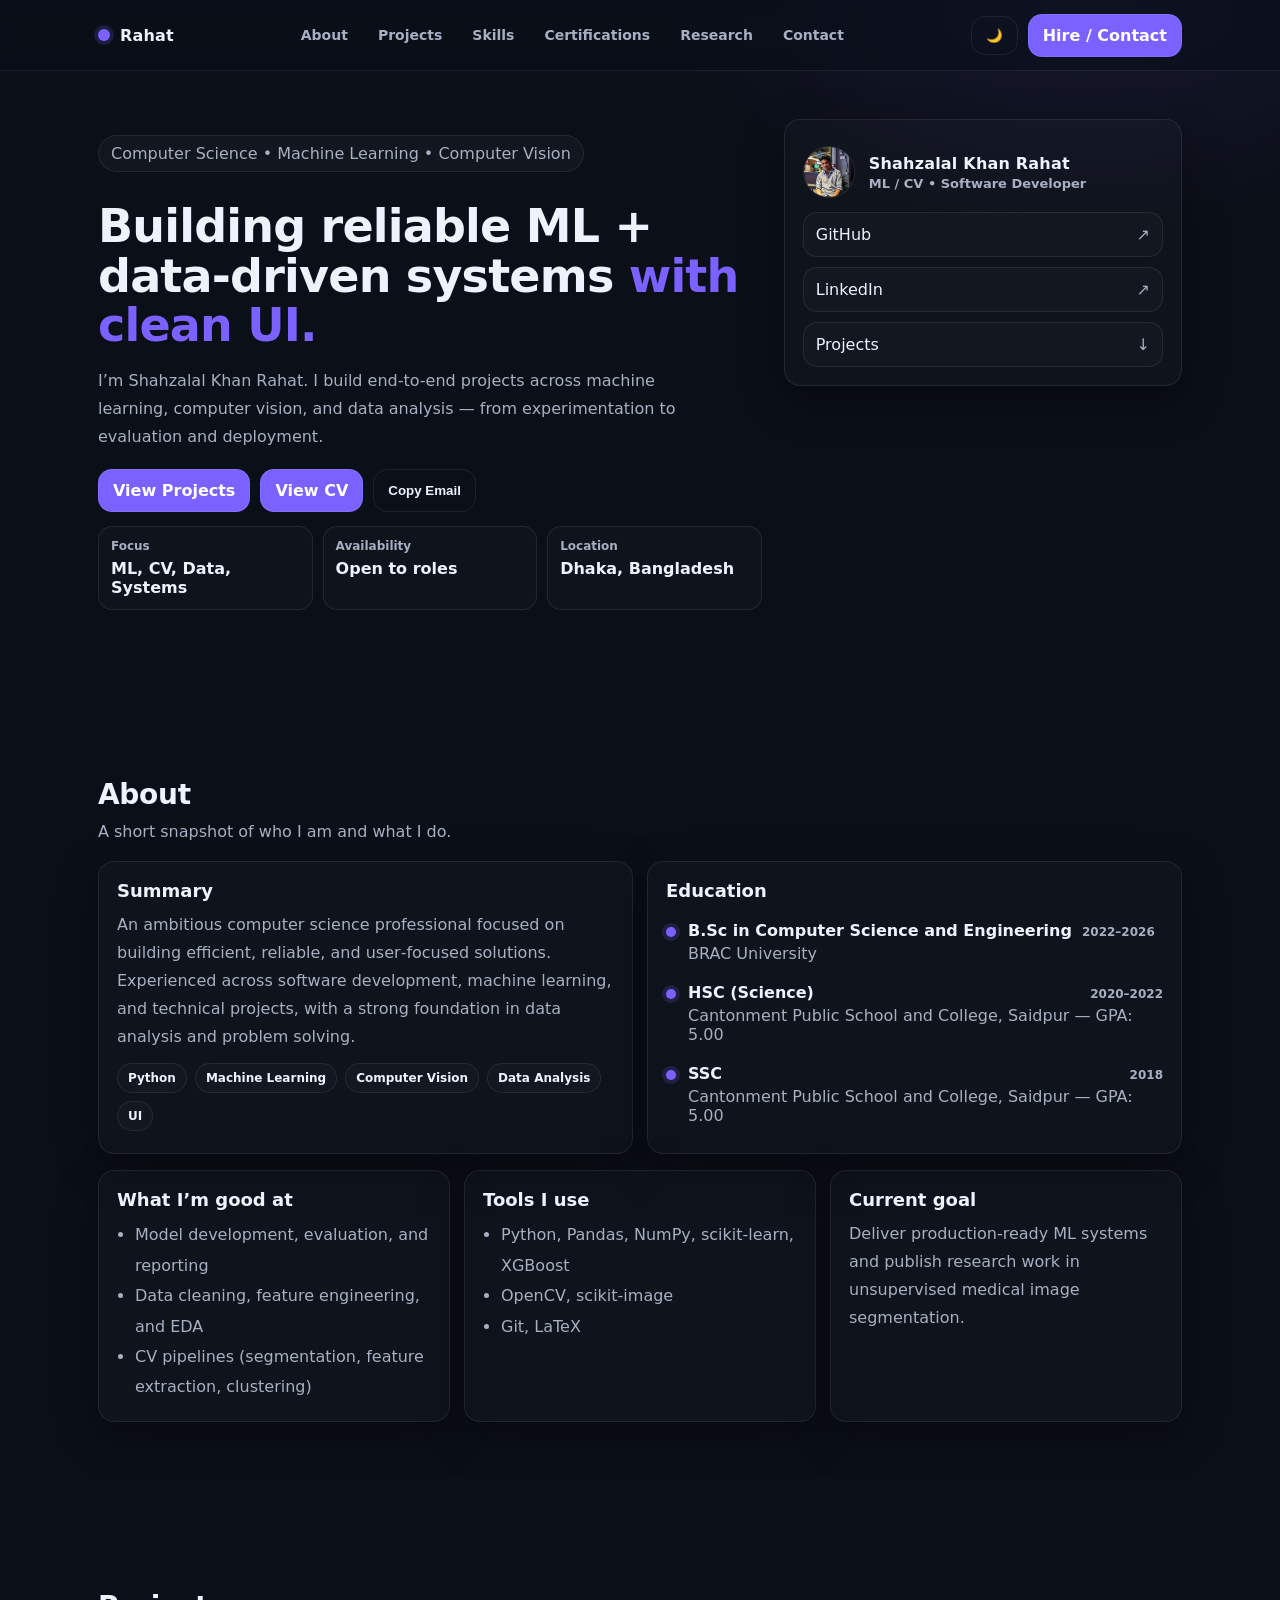
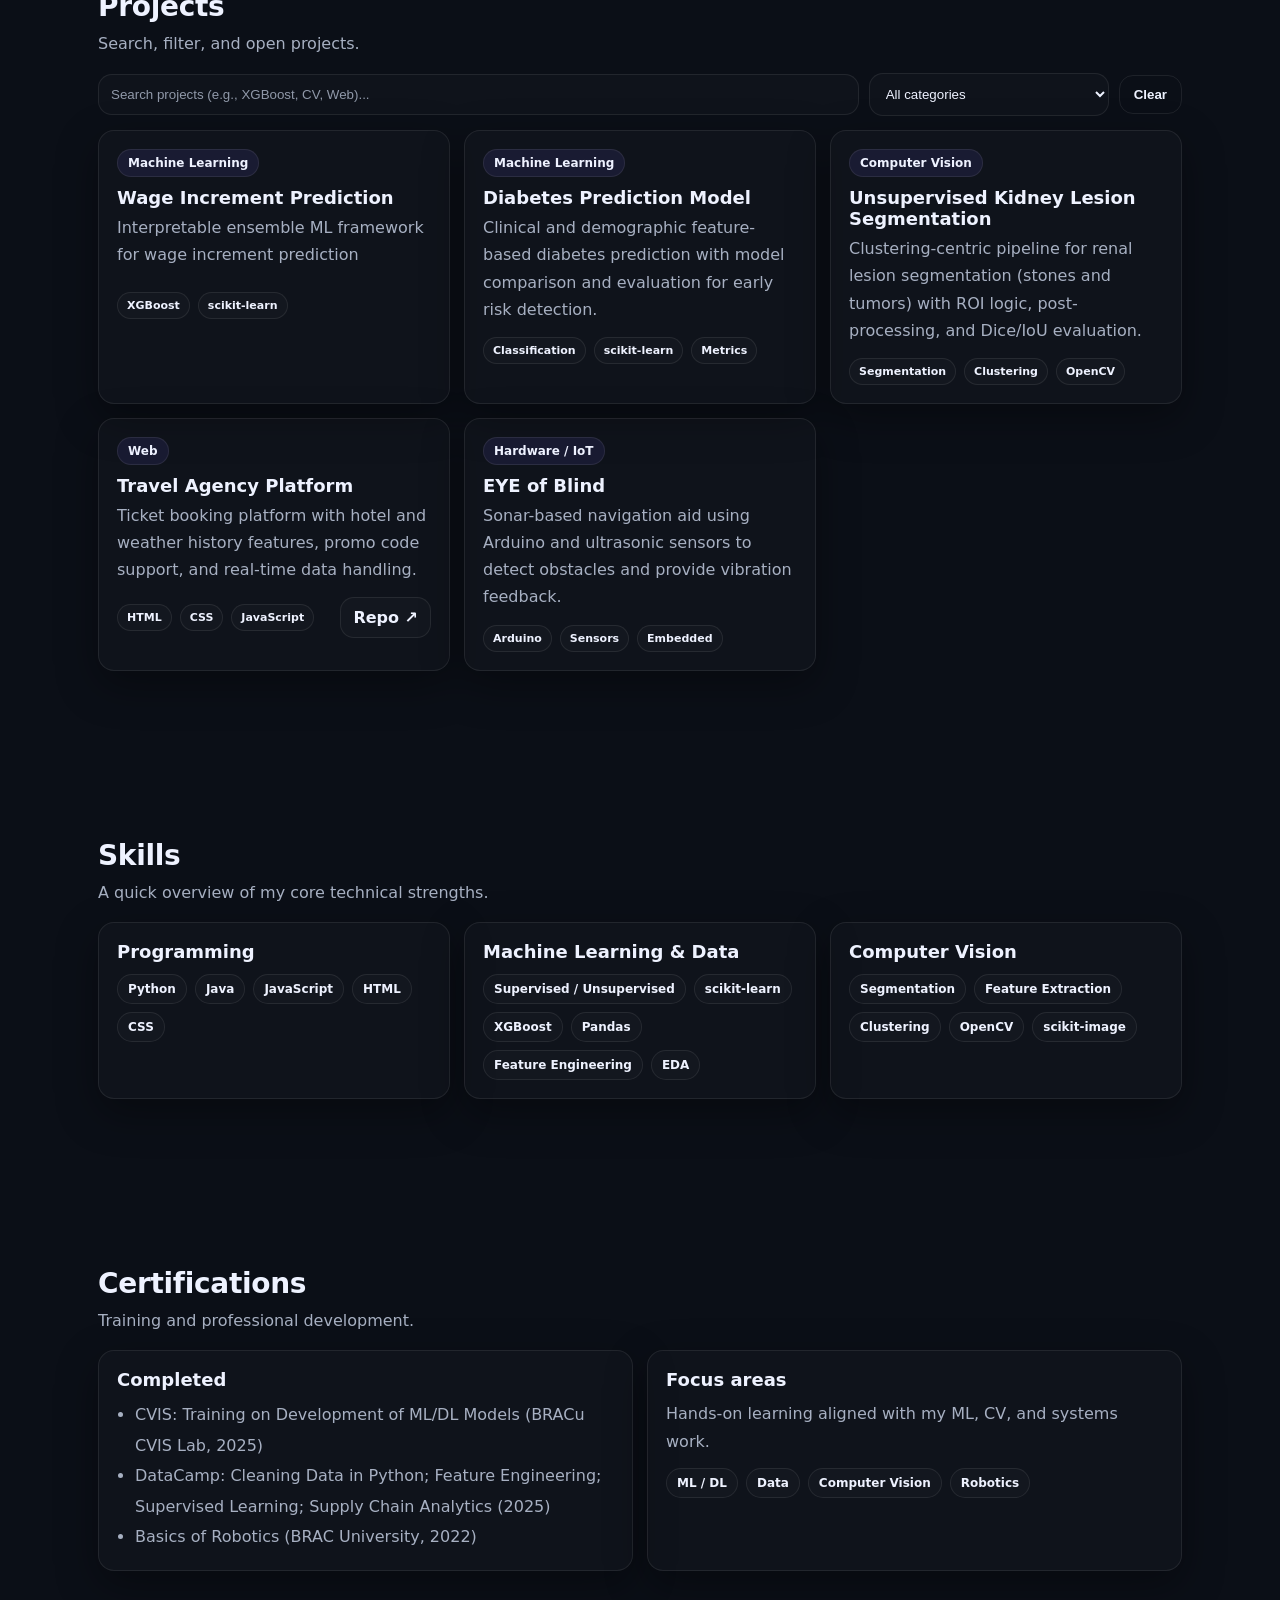
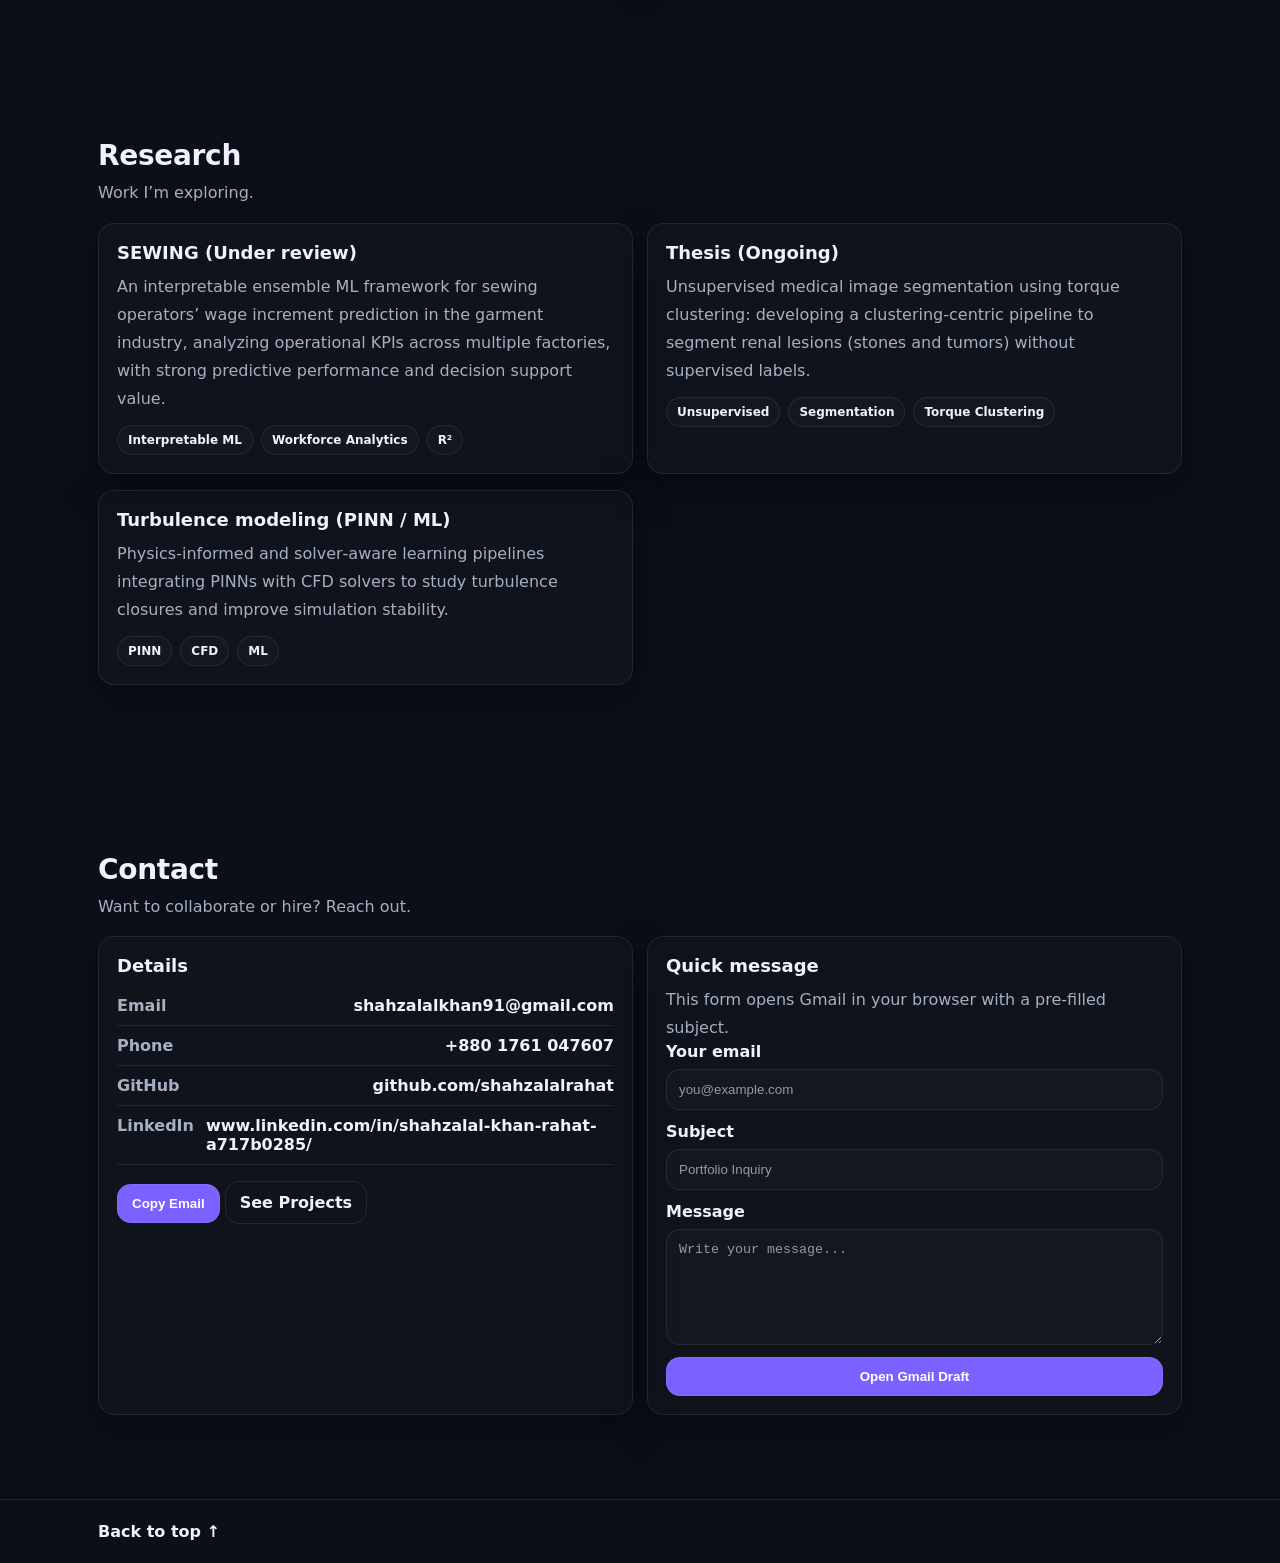
==== commit 19da1b59: "Update print statement from 'Hello' to 'Goodbye'" ====
--- a/index.html
+++ b/index.html
@@ -21,6 +21,7 @@
         <a class="nav__link" href="#about">About</a>
         <a class="nav__link" href="#projects">Projects</a>
         <a class="nav__link" href="#skills">Skills</a>
+        <a class="nav__link" href="#certifications">Certifications</a>
         <a class="nav__link" href="#research">Research</a>
         <a class="nav__link" href="#contact">Contact</a>
       </nav>
@@ -41,6 +42,7 @@
       <a class="mobileNav__link" href="#about">About</a>
       <a class="mobileNav__link" href="#projects">Projects</a>
       <a class="mobileNav__link" href="#skills">Skills</a>
+      <a class="mobileNav__link" href="#certifications">Certifications</a>
       <a class="mobileNav__link" href="#research">Research</a>
       <a class="mobileNav__link" href="#contact">Contact</a>
     </div>
@@ -274,64 +276,87 @@
       </div>
     </section>
 
-    <!-- RESEARCH -->
-    <section class="section" id="research">
-      <div class="container">
-        <div class="sectionHead">
-          <h2 class="sectionHead__title">Research</h2>
-          <p class="sectionHead__sub">Work I’m exploring.</p>
+    <!-- CERTIFICATIONS -->
+    <section class="section" id="certifications">
+      <div class="container">
+        <div class="sectionHead">
+          <h2 class="sectionHead__title">Certifications</h2>
+          <p class="sectionHead__sub">Training and professional development.</p>
         </div>
 
         <div class="grid2">
           <div class="card">
-            <h3 class="card__title">SEWING (Under review)</h3>
-            <p class="card__text">
-              An interpretable ensemble ML framework for sewing operators’ wage increment prediction in the garment industry,
-              analyzing operational KPIs across multiple factories, with strong predictive performance and decision support value.
-            </p>
-            <div class="chipRow">
-              <span class="chip">Interpretable ML</span>
-              <span class="chip">Workforce Analytics</span>
-              <span class="chip">R²</span>
-            </div>
-          </div>
-
-          <div class="card">
-            <h3 class="card__title">Thesis (Ongoing)</h3>
-            <p class="card__text">
-              Unsupervised medical image segmentation using torque clustering: developing a clustering‑centric pipeline to segment
-              renal lesions (stones and tumors) without supervised labels.
-            </p>
-            <div class="chipRow">
-              <span class="chip">Unsupervised</span>
-              <span class="chip">Segmentation</span>
-              <span class="chip">Torque Clustering</span>
-            </div>
-          </div>
-        </div>
-
-        <div class="grid2 mt">
-          <div class="card">
-            <h3 class="card__title">Turbulence modeling (PINN / ML)</h3>
-            <p class="card__text">
-              Physics‑informed and solver‑aware learning pipelines integrating PINNs with CFD solvers to study turbulence closures
-              and improve simulation stability.
-            </p>
-            <div class="chipRow">
-              <span class="chip">PINN</span>
-              <span class="chip">CFD</span>
-              <span class="chip">ML</span>
-            </div>
-          </div>
-
-          <div class="card">
-            <h3 class="card__title">Certifications</h3>
+            <h3 class="card__title">Completed</h3>
             <ul class="bullets">
               <li>CVIS: Training on Development of ML/DL Models (BRACu CVIS Lab, 2025)</li>
               <li>DataCamp: Cleaning Data in Python; Feature Engineering; Supervised Learning; Supply Chain Analytics (2025)</li>
               <li>Basics of Robotics (BRAC University, 2022)</li>
             </ul>
           </div>
+
+          <div class="card">
+            <h3 class="card__title">Focus areas</h3>
+            <p class="card__text">Hands-on learning aligned with my ML, CV, and systems work.</p>
+            <div class="chipRow">
+              <span class="chip">ML / DL</span>
+              <span class="chip">Data</span>
+              <span class="chip">Computer Vision</span>
+              <span class="chip">Robotics</span>
+            </div>
+          </div>
+        </div>
+      </div>
+    </section>
+
+    <!-- RESEARCH -->
+    <section class="section" id="research">
+      <div class="container">
+        <div class="sectionHead">
+          <h2 class="sectionHead__title">Research</h2>
+          <p class="sectionHead__sub">Work I’m exploring.</p>
+        </div>
+
+        <div class="grid2">
+          <div class="card">
+            <h3 class="card__title">SEWING (Under review)</h3>
+            <p class="card__text">
+              An interpretable ensemble ML framework for sewing operators’ wage increment prediction in the garment industry,
+              analyzing operational KPIs across multiple factories, with strong predictive performance and decision support value.
+            </p>
+            <div class="chipRow">
+              <span class="chip">Interpretable ML</span>
+              <span class="chip">Workforce Analytics</span>
+              <span class="chip">R²</span>
+            </div>
+          </div>
+
+          <div class="card">
+            <h3 class="card__title">Thesis (Ongoing)</h3>
+            <p class="card__text">
+              Unsupervised medical image segmentation using torque clustering: developing a clustering‑centric pipeline to segment
+              renal lesions (stones and tumors) without supervised labels.
+            </p>
+            <div class="chipRow">
+              <span class="chip">Unsupervised</span>
+              <span class="chip">Segmentation</span>
+              <span class="chip">Torque Clustering</span>
+            </div>
+          </div>
+        </div>
+
+        <div class="grid2 mt">
+          <div class="card">
+            <h3 class="card__title">Turbulence modeling (PINN / ML)</h3>
+            <p class="card__text">
+              Physics‑informed and solver‑aware learning pipelines integrating PINNs with CFD solvers to study turbulence closures
+              and improve simulation stability.
+            </p>
+            <div class="chipRow">
+              <span class="chip">PINN</span>
+              <span class="chip">CFD</span>
+              <span class="chip">ML</span>
+            </div>
+          </div>
         </div>
       </div>
     </section>
@@ -377,10 +402,14 @@
           <div class="card">
             <h3 class="card__title">Quick message</h3>
             <p class="card__text">
-              This form opens your email app with a pre-filled subject.
+              This form opens Gmail in your browser with a pre-filled subject.
             </p>
 
             <form id="mailtoForm" class="form">
+              <label class="label">
+                Your email
+                <input class="input" id="fromInput" type="email" placeholder="you@example.com" autocomplete="email" />
+              </label>
               <label class="label">
                 Subject
                 <input class="input" id="subjectInput" type="text" placeholder="Portfolio Inquiry" />
@@ -389,7 +418,7 @@
                 Message
                 <textarea class="textarea" id="messageInput" rows="6" placeholder="Write your message..."></textarea>
               </label>
-              <button class="btn" type="submit">Open Email Client</button>
+              <button class="btn" type="submit">Open Gmail Draft</button>
             </form>
           </div>
         </div>
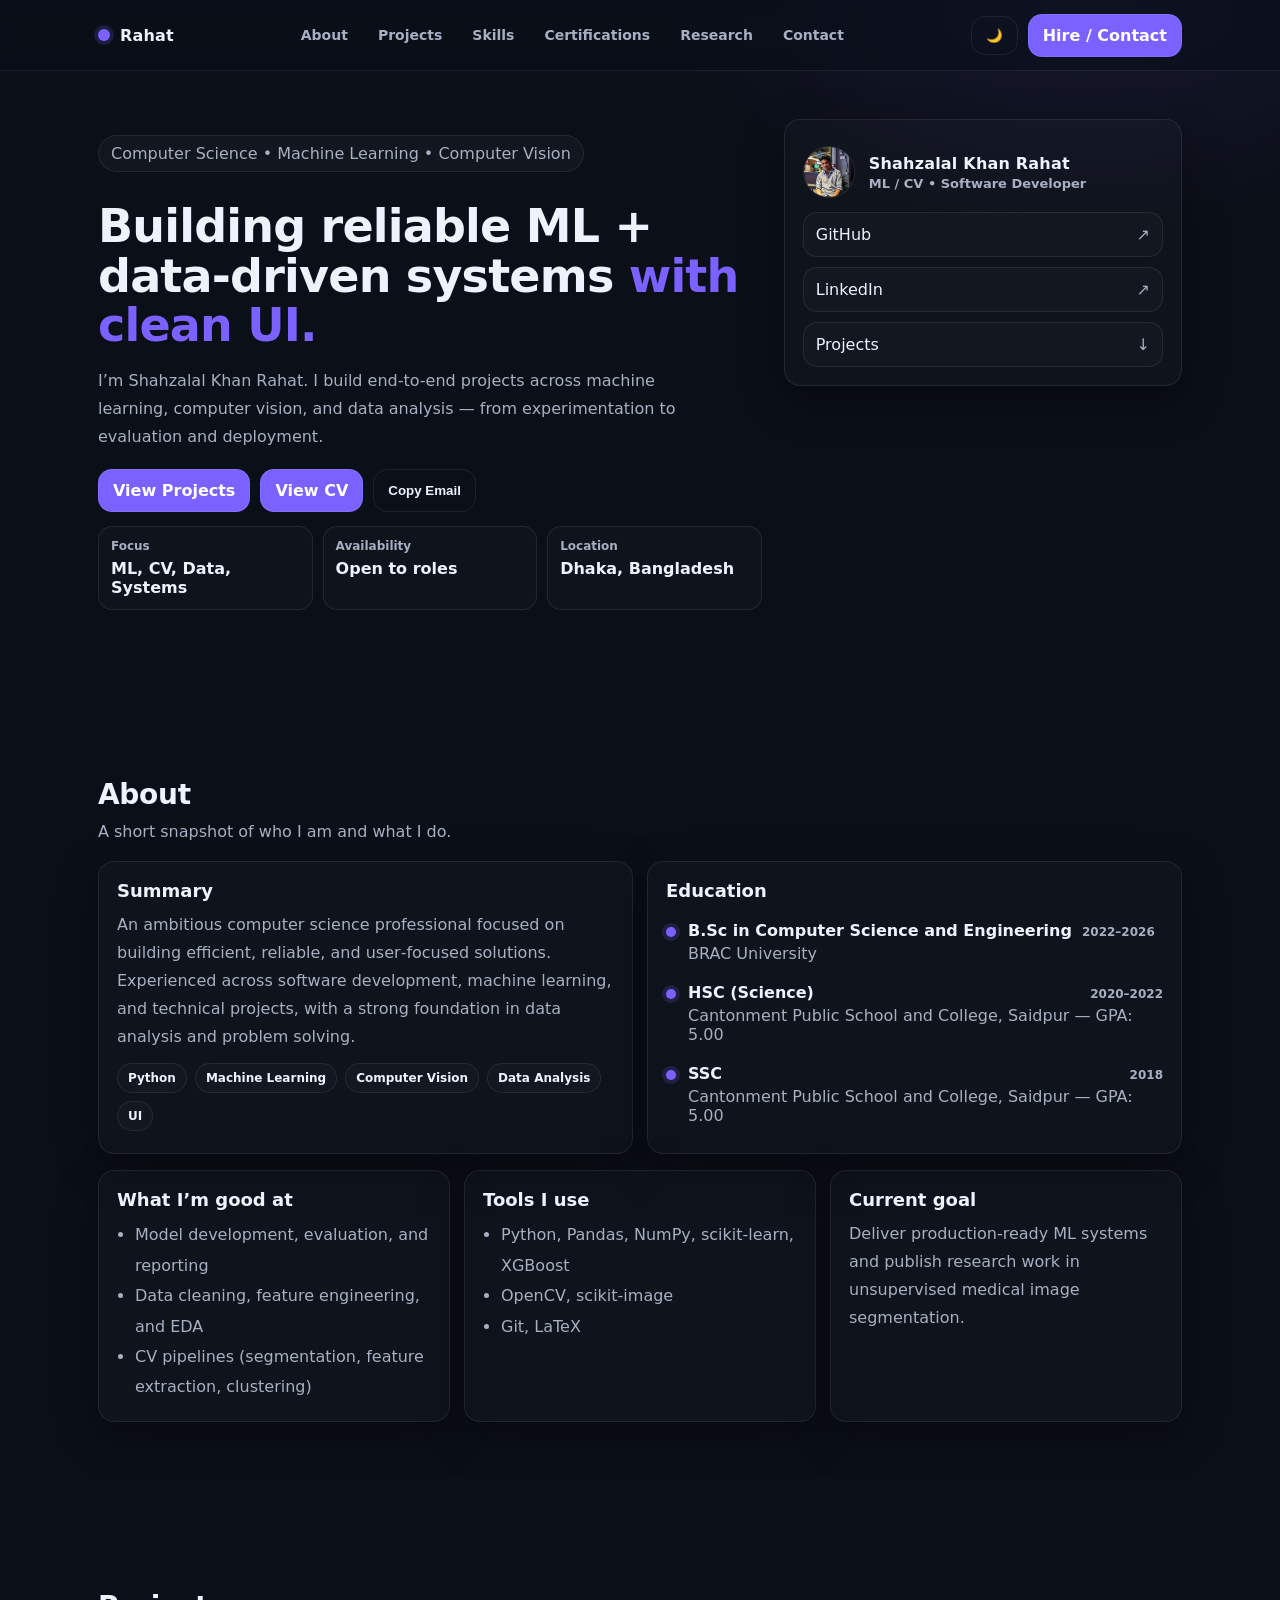
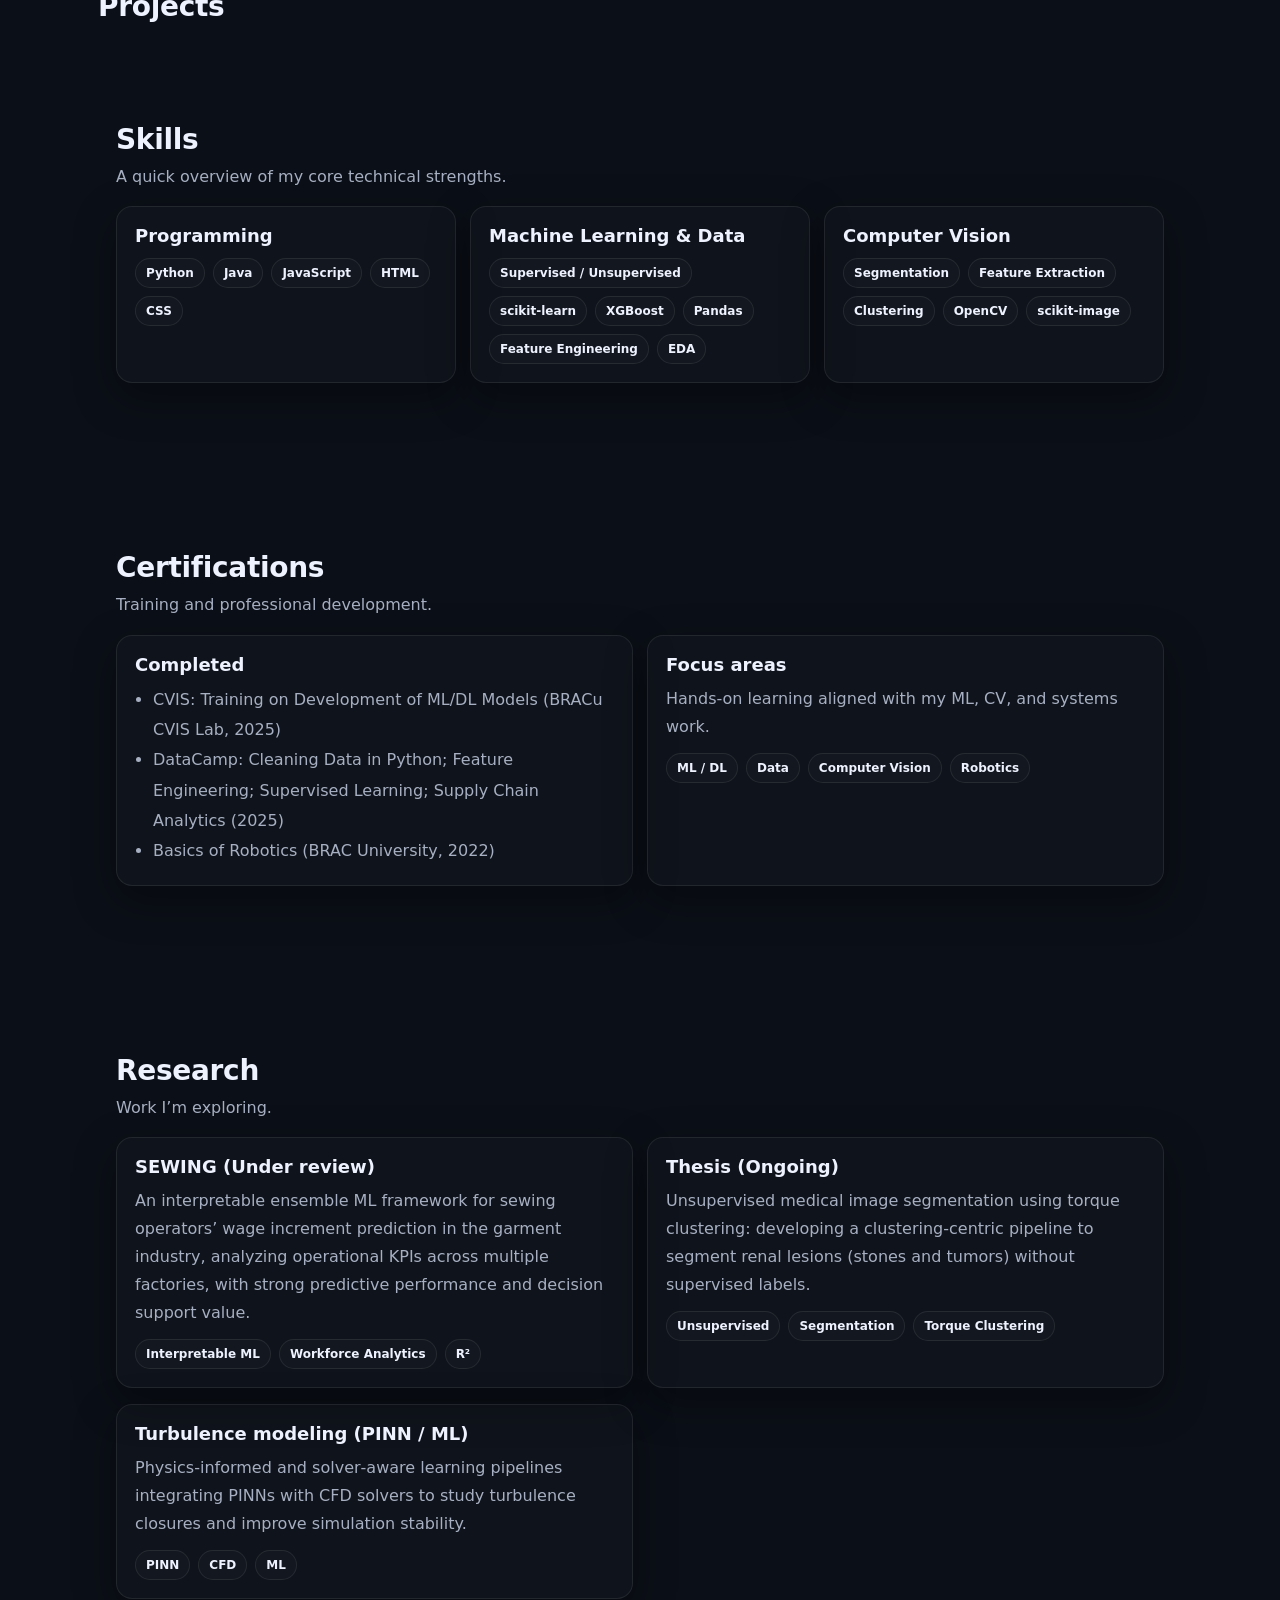
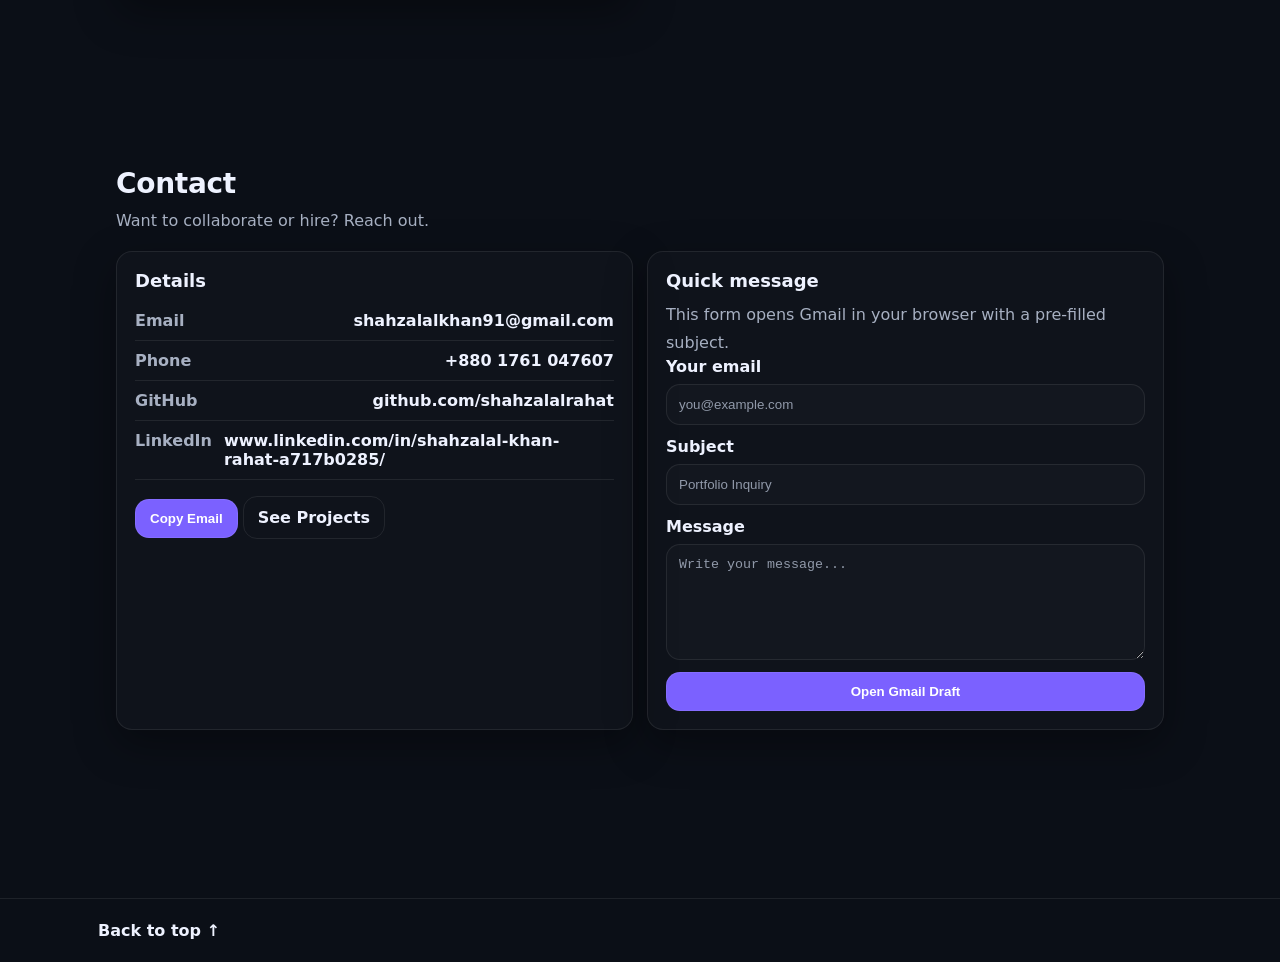
==== commit febd8cf5: "Update print statement from 'Hello' to 'Goodbye'" ====
--- a/index.html
+++ b/index.html
@@ -207,28 +207,7 @@
       <div class="container">
         <div class="sectionHead">
           <h2 class="sectionHead__title">Projects</h2>
-          <p class="sectionHead__sub">Search, filter, and open projects.</p>
-        </div>
-
-        <div class="toolbar">
-          <div class="searchWrap">
-            <input id="searchInput" class="input" type="search" placeholder="Search projects (e.g., XGBoost, CV, Web)..." />
-          </div>
-
-          <select id="categorySelect" class="select" aria-label="Filter by category">
-            <option value="all">All categories</option>
-          </select>
-
-          <button id="clearFilters" class="btn btn--ghost" type="button">Clear</button>
-        </div>
-
-        <div class="cards" id="projectGrid" aria-live="polite"></div>
-
-        <div class="emptyState" id="emptyState" hidden>
-          No projects matched your search. Try different keywords.
-        </div>
-      </div>
-    </section>
+        </div>
 
     <!-- SKILLS -->
     <section class="section" id="skills">
@@ -440,3 +419,4 @@
 
 
 
+
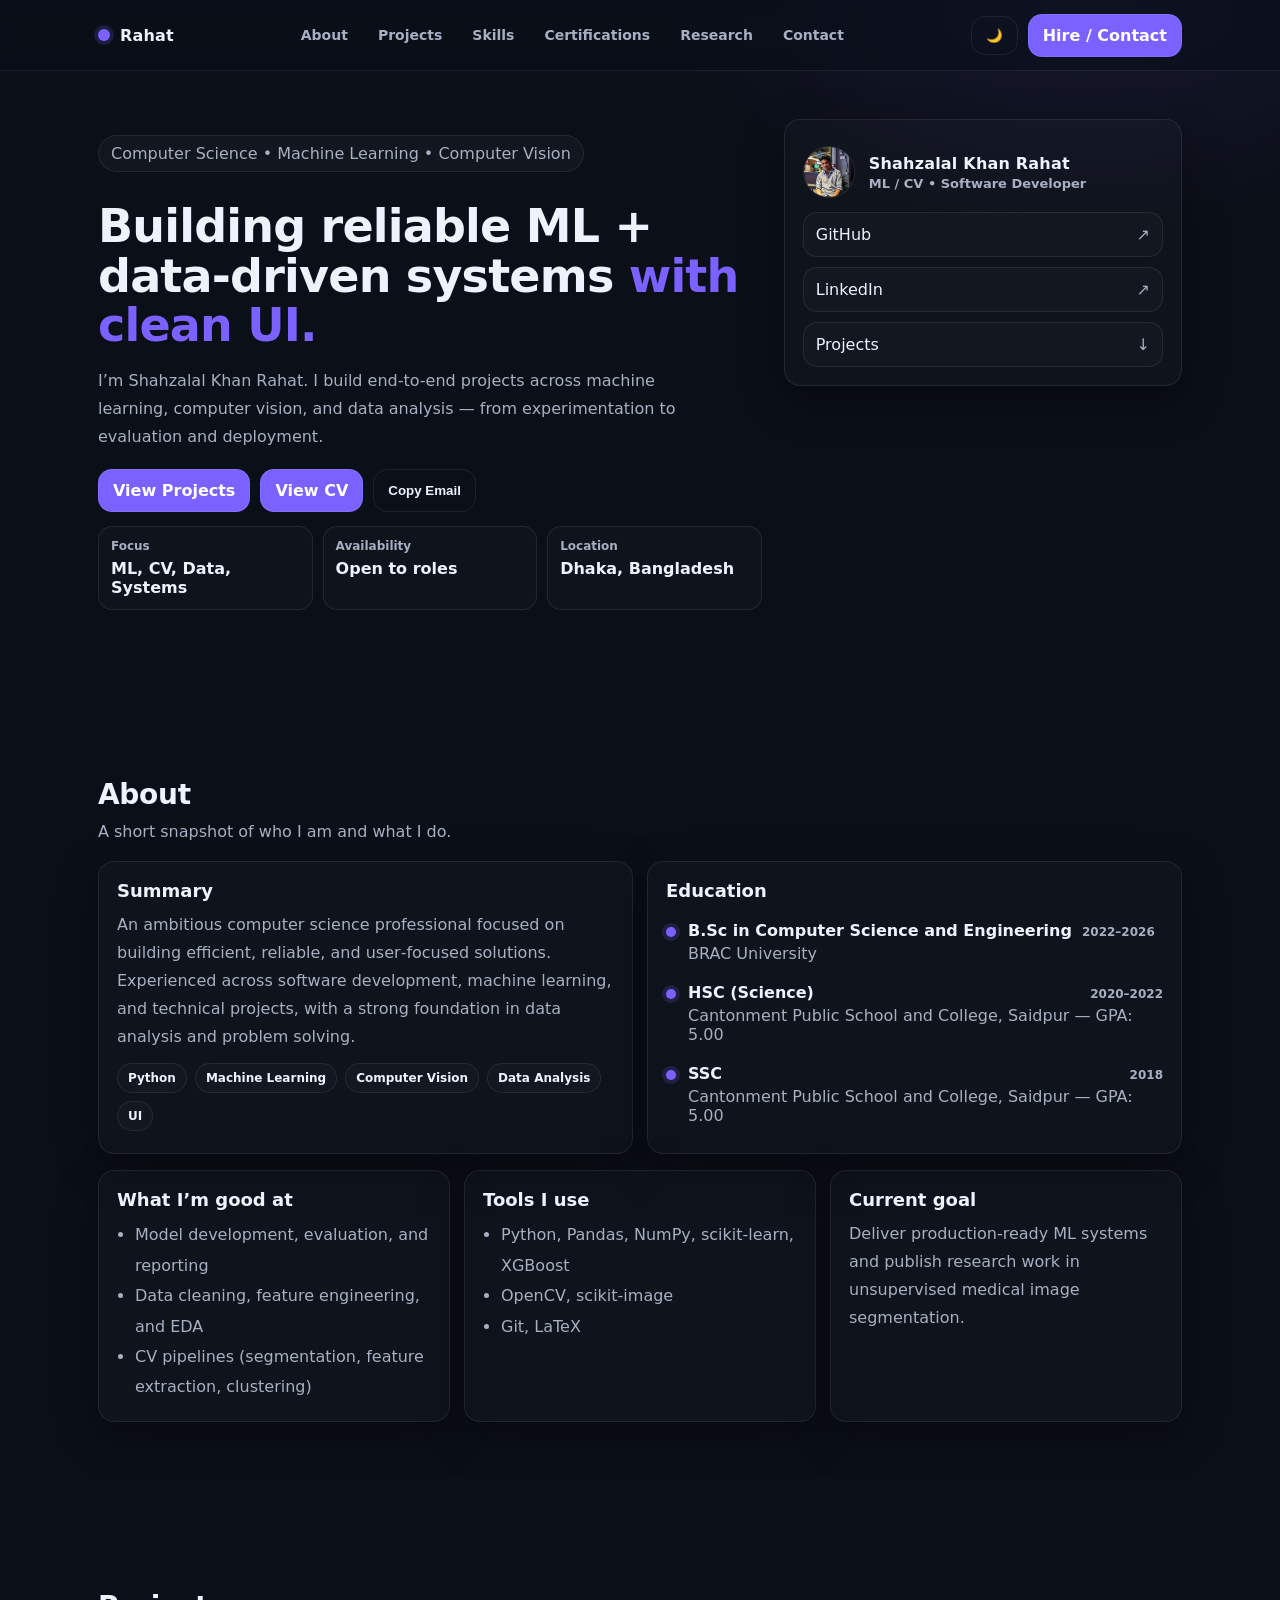
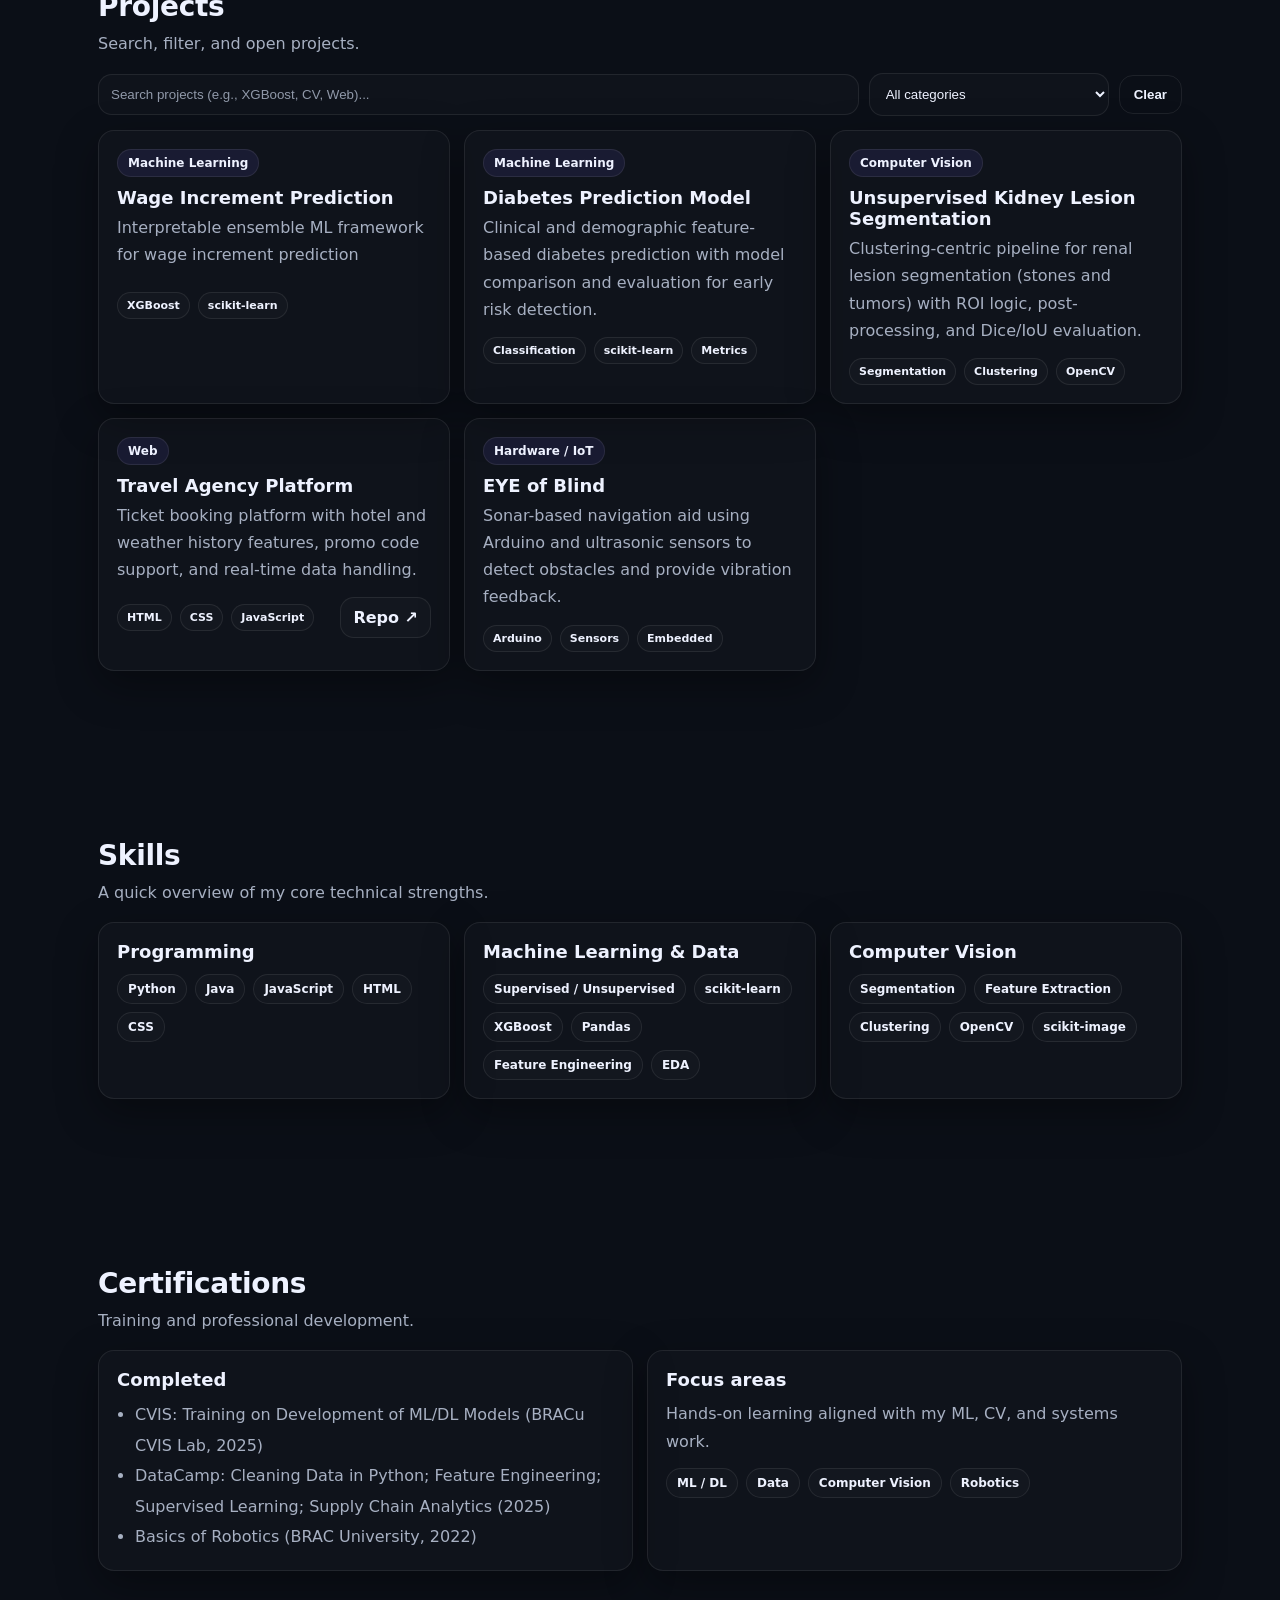
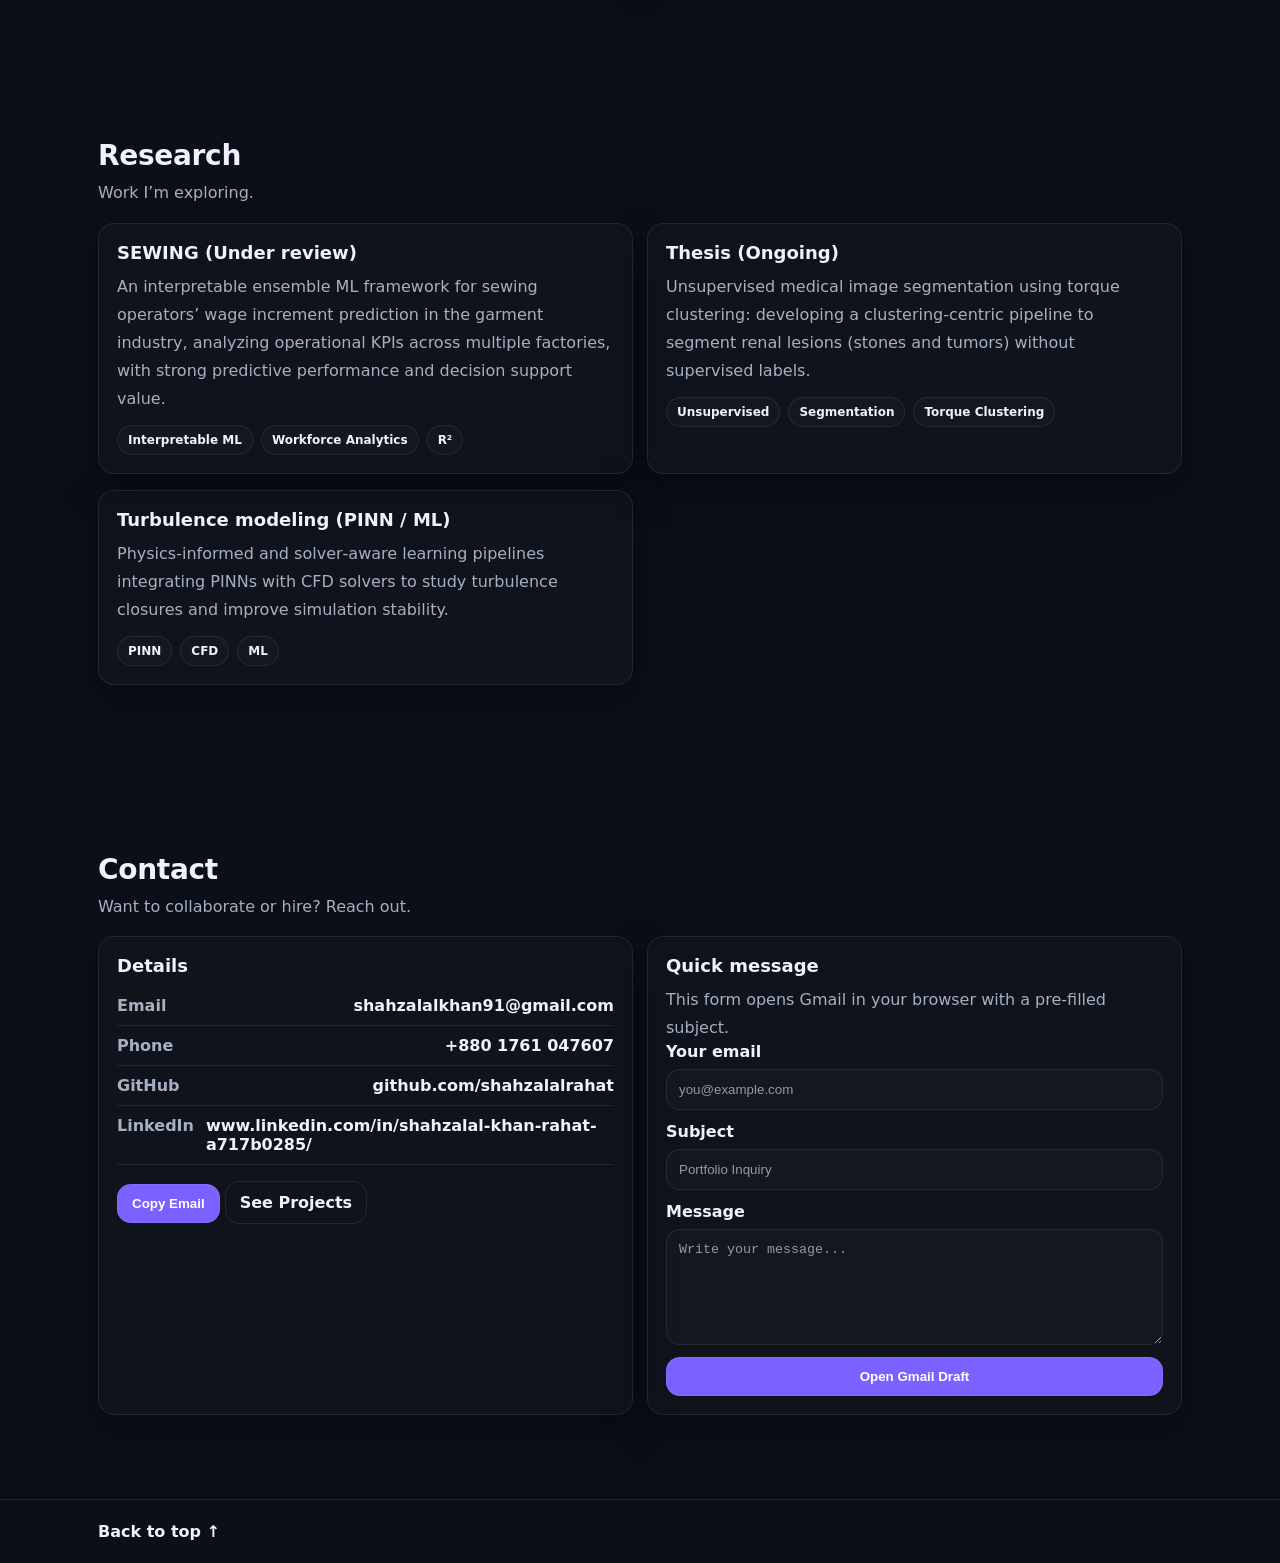
==== commit 27581219: "Update print statement from project" ====
--- a/index.html
+++ b/index.html
@@ -207,7 +207,28 @@
       <div class="container">
         <div class="sectionHead">
           <h2 class="sectionHead__title">Projects</h2>
-        </div>
+          <p class="sectionHead__sub">Search, filter, and open projects.</p>
+        </div>
+
+        <div class="toolbar">
+          <div class="searchWrap">
+            <input id="searchInput" class="input" type="search" placeholder="Search projects (e.g., XGBoost, CV, Web)..." />
+          </div>
+
+          <select id="categorySelect" class="select" aria-label="Filter by category">
+            <option value="all">All categories</option>
+          </select>
+
+          <button id="clearFilters" class="btn btn--ghost" type="button">Clear</button>
+        </div>
+
+        <div class="cards" id="projectGrid" aria-live="polite"></div>
+
+        <div class="emptyState" id="emptyState" hidden>
+          No projects matched your search. Try different keywords.
+        </div>
+      </div>
+    </section>
 
     <!-- SKILLS -->
     <section class="section" id="skills">
@@ -416,7 +437,3 @@
   <script src="script.js"></script>
 </body>
 </html>
-
-
-
-
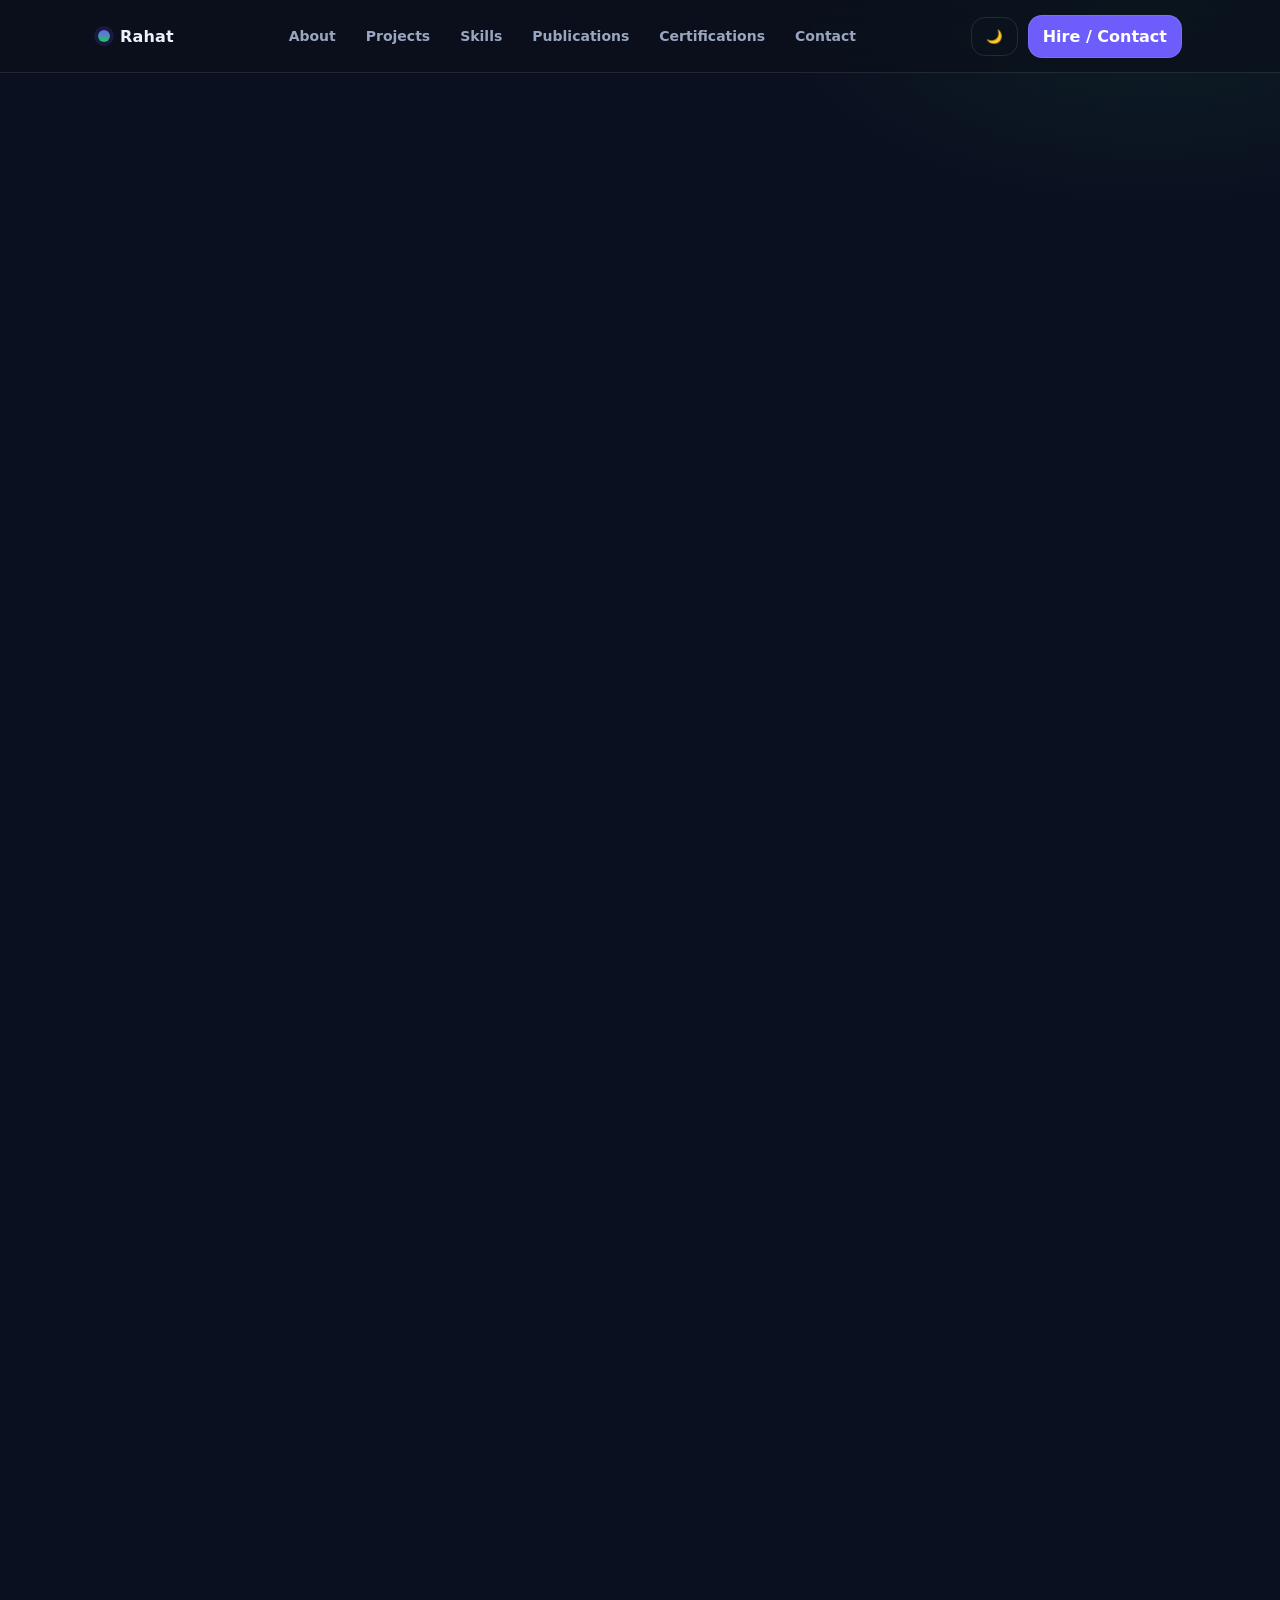
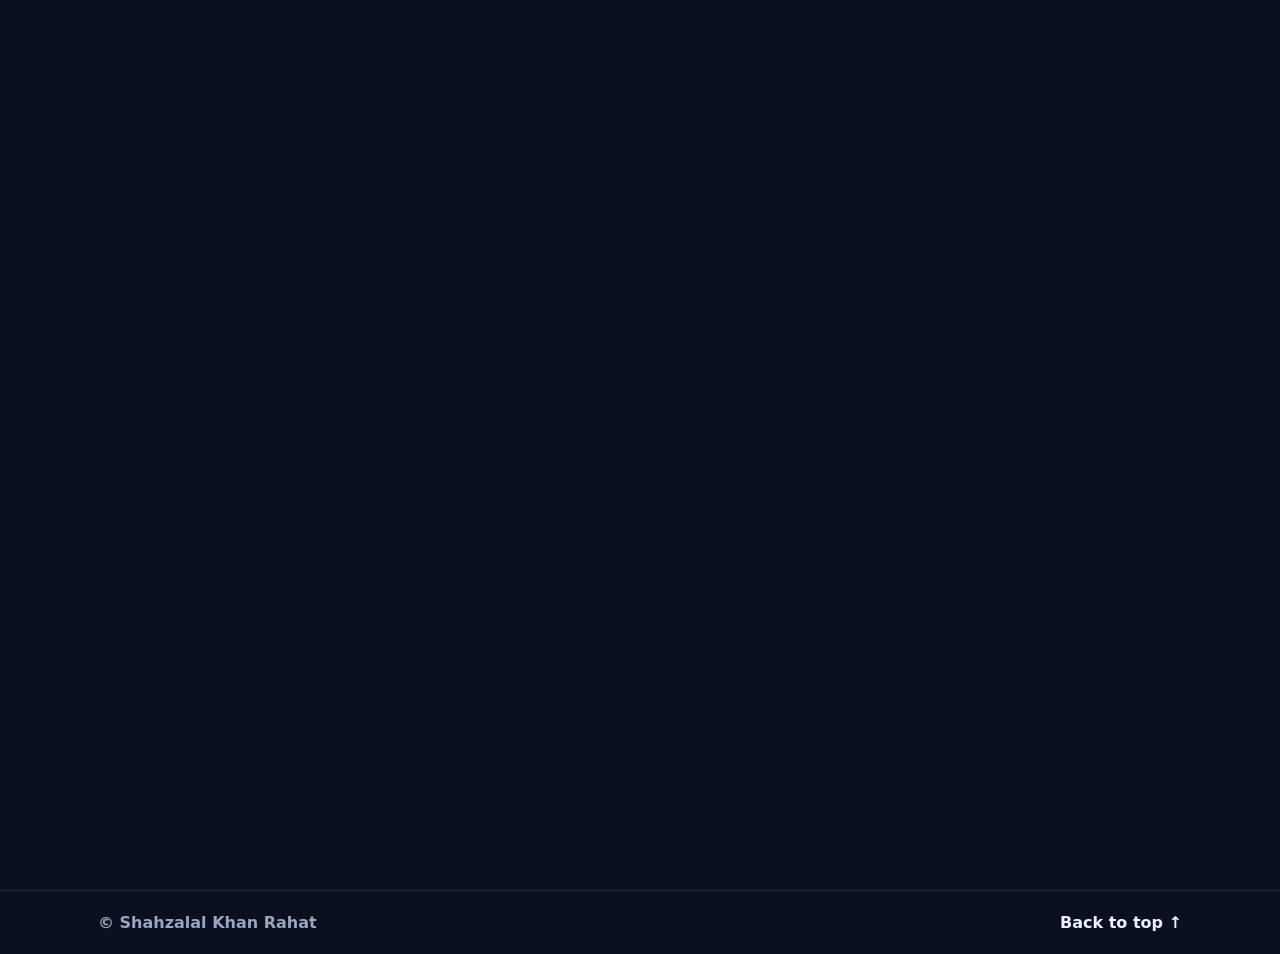
==== commit ad5986b2: "Update" ====
--- a/index.html
+++ b/index.html
@@ -3,17 +3,18 @@
 <head>
   <meta charset="utf-8" />
   <meta name="viewport" content="width=device-width,initial-scale=1" />
-  <meta name="description" content="Shahzalal Khan Rahat — Portfolio" />
+  <meta name="description" content="Shahzalal Khan Rahat — ML/CV portfolio, projects, research, and contact." />
   <title>Shahzalal Khan Rahat | Portfolio</title>
   <link rel="stylesheet" href="style.css" />
 </head>
 <body>
+  <a class="skipLink" href="#home">Skip to content</a>
   <div class="progress" id="progress"></div>
 
-  <header class="header">
+  <header class="header" id="top">
     <div class="container header__inner">
       <a class="brand" href="#home" aria-label="Go to home">
-        <span class="brand__dot"></span>
+        <span class="brand__dot" aria-hidden="true"></span>
         <span class="brand__text">Rahat</span>
       </a>
 
@@ -21,14 +22,14 @@
         <a class="nav__link" href="#about">About</a>
         <a class="nav__link" href="#projects">Projects</a>
         <a class="nav__link" href="#skills">Skills</a>
+        <a class="nav__link" href="#publications">Publications</a>
         <a class="nav__link" href="#certifications">Certifications</a>
-        <a class="nav__link" href="#research">Research</a>
         <a class="nav__link" href="#contact">Contact</a>
       </nav>
 
       <div class="header__actions">
         <button class="btn btn--ghost" id="themeBtn" type="button" aria-label="Toggle theme">
-          <span id="themeIcon">🌙</span>
+          <span id="themeIcon" aria-hidden="true">🌙</span>
         </button>
         <a class="btn" href="#contact">Hire / Contact</a>
       </div>
@@ -42,8 +43,8 @@
       <a class="mobileNav__link" href="#about">About</a>
       <a class="mobileNav__link" href="#projects">Projects</a>
       <a class="mobileNav__link" href="#skills">Skills</a>
+      <a class="mobileNav__link" href="#publications">Publications</a>
       <a class="mobileNav__link" href="#certifications">Certifications</a>
-      <a class="mobileNav__link" href="#research">Research</a>
       <a class="mobileNav__link" href="#contact">Contact</a>
     </div>
   </header>
@@ -52,27 +53,30 @@
     <!-- HERO -->
     <section class="section hero" id="home">
       <div class="container hero__grid">
-        <div class="hero__copy">
-          <p class="pill">Computer Science • Machine Learning • Computer Vision</p>
+        <div class="hero__copy reveal">
+          <p class="pill">Machine Learning • Computer Vision • Data</p>
+
           <h1 class="hero__title">
-            Building reliable ML + data-driven systems
-            <span class="hero__accent">with clean UI.</span>
+            Practical ML systems,
+            <span class="hero__accent">built with care.</span>
           </h1>
+
           <p class="hero__subtitle">
-            I’m Shahzalal Khan Rahat. I build end-to-end projects across machine learning, computer vision,
-            and data analysis — from experimentation to evaluation and deployment.
+            I’m Shahzalal Khan Rahat — a CSE student and research-focused builder.
+            I like turning messy data and real-world problems into clear, working solutions
+            (from experiments to evaluation and clean delivery).
           </p>
 
           <div class="hero__cta">
-            <a class="btn" href="#projects">View Projects</a>
-            <a class="btn btn-secondary" href="./Shahzalal_Khan_CV.pdf" target="_blank" rel="noopener"> View CV</a>
+            <a class="btn" href="#projects">Explore Projects</a>
+            <a class="btn btn-secondary" href="./Shahzalal_Khan_Rahat____CV.pdf" target="_blank" rel="noopener">View Updated CV</a>
             <button class="btn btn--ghost" id="copyEmailBtn" type="button">Copy Email</button>
           </div>
 
           <div class="hero__meta">
             <div class="metaCard">
-              <div class="metaCard__k">Focus</div>
-              <div class="metaCard__v">ML, CV, Data, Systems</div>
+              <div class="metaCard__k">Current focus</div>
+              <div class="metaCard__v">Unsupervised CV + ML</div>
             </div>
             <div class="metaCard">
               <div class="metaCard__k">Availability</div>
@@ -83,9 +87,24 @@
               <div class="metaCard__v">Dhaka, Bangladesh</div>
             </div>
           </div>
-        </div>
-
-        <aside class="heroSide card" aria-label="Profile summary">
+
+          <div class="statRow" aria-label="Highlights">
+            <div class="stat">
+              <div class="stat__n">2</div>
+              <div class="stat__l">Accepted papers</div>
+            </div>
+            <div class="stat">
+              <div class="stat__n">3.35</div>
+              <div class="stat__l">CGPA</div>
+            </div>
+            <div class="stat">
+              <div class="stat__n" id="projectCount">5</div>
+              <div class="stat__l">Projects listed</div>
+            </div>
+          </div>
+        </div>
+
+        <aside class="heroSide card reveal" aria-label="Profile summary">
           <div class="heroIdentity">
             <img class="heroAvatar" src="profile.jpg" alt="Photo of Shahzalal Khan Rahat" />
             <div>
@@ -98,14 +117,28 @@
             <a class="quickLinks__item" id="githubLink" href="https://github.com/shahzalalrahat" target="_blank" rel="noreferrer">
               <span>GitHub</span><span class="arrow">↗</span>
             </a>
-            <a class="quickLinks__item" id="linkedinLink" href="#" target="_blank" rel="noreferrer">
+            <a class="quickLinks__item" id="linkedinLink" href="https://www.linkedin.com/in/shahzalal-khan-rahat-a717b0285/" target="_blank" rel="noreferrer">
               <span>LinkedIn</span><span class="arrow">↗</span>
             </a>
             <a class="quickLinks__item" href="#projects">
-              <span>Projects</span><span class="arrow">↓</span>
+              <span>Browse projects</span><span class="arrow">↓</span>
             </a>
           </div>
 
+          <div class="divider" role="presentation"></div>
+
+          <div class="miniAbout">
+            <div class="miniAbout__k">Email</div>
+            <div class="miniAbout__v" id="emailText">shahzalalkhan91@gmail.com</div>
+            <button class="miniAbout__btn" id="copyEmailBtn2" type="button">Copy</button>
+          </div>
+
+          <div class="divider" role="presentation"></div>
+
+          <div class="miniNote">
+            <span class="miniNote__dot" aria-hidden="true"></span>
+            <span>Tip: open a project for details and links.</span>
+          </div>
         </aside>
       </div>
     </section>
@@ -113,40 +146,40 @@
     <!-- ABOUT -->
     <section class="section" id="about">
       <div class="container">
-        <div class="sectionHead">
+        <div class="sectionHead reveal">
           <h2 class="sectionHead__title">About</h2>
-          <p class="sectionHead__sub">A short snapshot of who I am and what I do.</p>
+          <p class="sectionHead__sub">Short, real, and specific.</p>
         </div>
 
         <div class="grid2">
-          <div class="card">
+          <div class="card reveal">
             <h3 class="card__title">Summary</h3>
             <p class="card__text">
-              An ambitious computer science professional focused on building efficient, reliable, and user‑focused solutions.
-              Experienced across software development, machine learning, and technical projects, with a strong foundation in
-              data analysis and problem solving.
+              I work across machine learning, computer vision, and data analysis — with a preference for practical pipelines:
+              clean inputs, strong baselines, careful evaluation, and readable outputs. My current research explores unsupervised
+              segmentation for kidney CT images using SAM/MedSAM-style components and clustering.
             </p>
 
             <div class="chipRow">
               <span class="chip">Python</span>
-              <span class="chip">Machine Learning</span>
+              <span class="chip">ML</span>
               <span class="chip">Computer Vision</span>
-              <span class="chip">Data Analysis</span>
-              <span class="chip">UI</span>
-            </div>
-          </div>
-
-          <div class="card">
+              <span class="chip">EDA</span>
+              <span class="chip">Model Evaluation</span>
+            </div>
+          </div>
+
+          <div class="card reveal">
             <h3 class="card__title">Education</h3>
             <ul class="timeline">
               <li class="timeline__item">
                 <div class="timeline__dot"></div>
                 <div class="timeline__body">
                   <div class="timeline__top">
-                    <span class="timeline__title">B.Sc in Computer Science and Engineering</span>
-                    <span class="timeline__time">2022–2026</span>
+                    <span class="timeline__title">B.Sc. in Computer Science and Engineering</span>
+                    <span class="timeline__time">Expected 2026</span>
                   </div>
-                  <div class="timeline__desc">BRAC University </div>
+                  <div class="timeline__desc">BRAC University, Dhaka — CGPA: 3.35</div>
                 </div>
               </li>
               <li class="timeline__item">
@@ -154,7 +187,7 @@
                 <div class="timeline__body">
                   <div class="timeline__top">
                     <span class="timeline__title">HSC (Science)</span>
-                    <span class="timeline__time">2020–2022</span>
+                    <span class="timeline__time">2020</span>
                   </div>
                   <div class="timeline__desc">Cantonment Public School and College, Saidpur — GPA: 5.00</div>
                 </div>
@@ -170,33 +203,10 @@
                 </div>
               </li>
             </ul>
-          </div>
-        </div>
-
-        <div class="grid3 mt">
-          <div class="card">
-            <h3 class="card__title">What I’m good at</h3>
-            <ul class="bullets">
-              <li>Model development, evaluation, and reporting</li>
-              <li>Data cleaning, feature engineering, and EDA</li>
-              <li>CV pipelines (segmentation, feature extraction, clustering)</li>
-            </ul>
-          </div>
-
-          <div class="card">
-            <h3 class="card__title">Tools I use</h3>
-            <ul class="bullets">
-              <li>Python, Pandas, NumPy, scikit-learn, XGBoost</li>
-              <li>OpenCV, scikit-image</li>
-              <li>Git, LaTeX</li>
-            </ul>
-          </div>
-
-          <div class="card">
-            <h3 class="card__title">Current goal</h3>
-            <p class="card__text">
-              Deliver production‑ready ML systems and publish research work in unsupervised medical image segmentation.
-            </p>
+
+            <div class="divider" role="presentation"></div>
+            <h3 class="card__title">Volunteer</h3>
+            <p class="card__text">General member — Robotics Club of BRAC University (ROBU), IT Department.</p>
           </div>
         </div>
       </div>
@@ -205,14 +215,14 @@
     <!-- PROJECTS -->
     <section class="section" id="projects">
       <div class="container">
-        <div class="sectionHead">
+        <div class="sectionHead reveal">
           <h2 class="sectionHead__title">Projects</h2>
-          <p class="sectionHead__sub">Search, filter, and open projects.</p>
-        </div>
-
-        <div class="toolbar">
+          <p class="sectionHead__sub">Search, filter, then click a card to open details.</p>
+        </div>
+
+        <div class="toolbar reveal">
           <div class="searchWrap">
-            <input id="searchInput" class="input" type="search" placeholder="Search projects (e.g., XGBoost, CV, Web)..." />
+            <input id="searchInput" class="input" type="search" placeholder="Search projects (e.g., segmentation, XGBoost, web)..." />
           </div>
 
           <select id="categorySelect" class="select" aria-label="Filter by category">
@@ -233,45 +243,95 @@
     <!-- SKILLS -->
     <section class="section" id="skills">
       <div class="container">
-        <div class="sectionHead">
+        <div class="sectionHead reveal">
           <h2 class="sectionHead__title">Skills</h2>
-          <p class="sectionHead__sub">A quick overview of my core technical strengths.</p>
+          <p class="sectionHead__sub">Grouped to make it easy to scan.</p>
         </div>
 
         <div class="grid3">
-          <div class="card">
-            <h3 class="card__title">Programming</h3>
-            <div class="chipRow">
-              <span class="chip">Python</span>
-              <span class="chip">Java</span>
-              <span class="chip">JavaScript</span>
-              <span class="chip">HTML</span>
-              <span class="chip">CSS</span>
-            </div>
-          </div>
-
-          <div class="card">
-            <h3 class="card__title">Machine Learning & Data</h3>
+          <div class="card reveal">
+            <h3 class="card__title">Machine Learning</h3>
             <div class="chipRow">
               <span class="chip">Supervised / Unsupervised</span>
-              <span class="chip">scikit-learn</span>
-              <span class="chip">XGBoost</span>
-              <span class="chip">Pandas</span>
               <span class="chip">Feature Engineering</span>
-              <span class="chip">EDA</span>
-            </div>
-          </div>
-
-          <div class="card">
+              <span class="chip">Model Evaluation</span>
+              <span class="chip">Interpretability</span>
+            </div>
+          </div>
+
+          <div class="card reveal">
             <h3 class="card__title">Computer Vision</h3>
             <div class="chipRow">
               <span class="chip">Segmentation</span>
+              <span class="chip">Clustering</span>
               <span class="chip">Feature Extraction</span>
-              <span class="chip">Clustering</span>
+              <span class="chip">Post-processing</span>
+            </div>
+          </div>
+
+          <div class="card reveal">
+            <h3 class="card__title">Tools</h3>
+            <div class="chipRow">
+              <span class="chip">Python</span>
               <span class="chip">OpenCV</span>
-              <span class="chip">scikit-image</span>
-            </div>
-          </div>
+              <span class="chip">scikit-learn</span>
+              <span class="chip">XGBoost</span>
+              <span class="chip">LaTeX</span>
+              <span class="chip">Git</span>
+            </div>
+          </div>
+        </div>
+      </div>
+    </section>
+
+    <!-- PUBLICATIONS -->
+    <section class="section" id="publications">
+      <div class="container">
+        <div class="sectionHead reveal">
+          <h2 class="sectionHead__title">Publications & Research</h2>
+          <p class="sectionHead__sub">Selected work from my updated CV.</p>
+        </div>
+
+        <div class="grid2">
+          <article class="card reveal">
+            <div class="pubTop">
+              <span class="badge">Accepted</span>
+              <span class="pubYear">2026</span>
+            </div>
+            <h3 class="card__title">SEWING: Interpretable Ensemble ML Framework for Sewing Operators’ Wage Increments</h3>
+            <p class="card__text">
+              An interpretable framework using operational KPIs across four garment factories to support wage and workforce decisions.
+              Reported performance reached R² up to 0.99.
+            </p>
+            <div class="pubLinks">
+              <a class="linkBtn" href="https://doi.org/10.1016/j.eswa.2026.131900" target="_blank" rel="noreferrer">DOI ↗</a>
+            </div>
+          </article>
+
+          <article class="card reveal">
+            <div class="pubTop">
+              <span class="badge">Accepted</span>
+              <span class="pubYear">2026</span>
+            </div>
+            <h3 class="card__title">LassoForest: CGPA Dynamics via Time-Series Forecasting & Counterfactual Analysis</h3>
+            <p class="card__text">
+              A temporal ML framework for CGPA forecasting using long-term behavioral signals (e.g., alcohol consumption),
+              with counterfactual analysis to support intervention-oriented insights.
+            </p>
+          </article>
+        </div>
+
+        <div class="grid2 mt">
+          <article class="card reveal">
+            <div class="pubTop">
+              <span class="badge">Thesis</span>
+              <span class="pubYear">Ongoing</span>
+            </div>
+            <h3 class="card__title">TorqueSAM: Unsupervised Kidney CT Analysis with SAM-Integrated Torque Clustering Segmentation</h3>
+            <p class="card__text">
+              Unsupervised renal stone segmentation using MedSAM and clustering as the core mechanism, minimizing reliance on labeled data.
+            </p>
+          </article>
         </div>
       </div>
     </section>
@@ -279,83 +339,30 @@
     <!-- CERTIFICATIONS -->
     <section class="section" id="certifications">
       <div class="container">
-        <div class="sectionHead">
-          <h2 class="sectionHead__title">Certifications</h2>
-          <p class="sectionHead__sub">Training and professional development.</p>
+        <div class="sectionHead reveal">
+          <h2 class="sectionHead__title">Certifications & Achievements</h2>
+          <p class="sectionHead__sub">Training and milestones.</p>
         </div>
 
         <div class="grid2">
-          <div class="card">
-            <h3 class="card__title">Completed</h3>
+          <div class="card reveal">
+            <h3 class="card__title">Certifications</h3>
             <ul class="bullets">
-              <li>CVIS: Training on Development of ML/DL Models (BRACu CVIS Lab, 2025)</li>
-              <li>DataCamp: Cleaning Data in Python; Feature Engineering; Supervised Learning; Supply Chain Analytics (2025)</li>
-              <li>Basics of Robotics (BRAC University, 2022)</li>
+              <li>CVIS Training on Development of ML/DL Models (BRACu CVIS Lab, 2025)</li>
+              <li>DataCamp: Cleaning Data in Python (2025)</li>
+              <li>DataCamp: Feature Engineering for Machine Learning in Python (2025)</li>
+              <li>Basics of Robotics (BOR) — BRAC University (2022)</li>
             </ul>
           </div>
 
-          <div class="card">
-            <h3 class="card__title">Focus areas</h3>
-            <p class="card__text">Hands-on learning aligned with my ML, CV, and systems work.</p>
-            <div class="chipRow">
-              <span class="chip">ML / DL</span>
-              <span class="chip">Data</span>
-              <span class="chip">Computer Vision</span>
-              <span class="chip">Robotics</span>
-            </div>
-          </div>
-        </div>
-      </div>
-    </section>
-
-    <!-- RESEARCH -->
-    <section class="section" id="research">
-      <div class="container">
-        <div class="sectionHead">
-          <h2 class="sectionHead__title">Research</h2>
-          <p class="sectionHead__sub">Work I’m exploring.</p>
-        </div>
-
-        <div class="grid2">
-          <div class="card">
-            <h3 class="card__title">SEWING (Under review)</h3>
-            <p class="card__text">
-              An interpretable ensemble ML framework for sewing operators’ wage increment prediction in the garment industry,
-              analyzing operational KPIs across multiple factories, with strong predictive performance and decision support value.
-            </p>
-            <div class="chipRow">
-              <span class="chip">Interpretable ML</span>
-              <span class="chip">Workforce Analytics</span>
-              <span class="chip">R²</span>
-            </div>
-          </div>
-
-          <div class="card">
-            <h3 class="card__title">Thesis (Ongoing)</h3>
-            <p class="card__text">
-              Unsupervised medical image segmentation using torque clustering: developing a clustering‑centric pipeline to segment
-              renal lesions (stones and tumors) without supervised labels.
-            </p>
-            <div class="chipRow">
-              <span class="chip">Unsupervised</span>
-              <span class="chip">Segmentation</span>
-              <span class="chip">Torque Clustering</span>
-            </div>
-          </div>
-        </div>
-
-        <div class="grid2 mt">
-          <div class="card">
-            <h3 class="card__title">Turbulence modeling (PINN / ML)</h3>
-            <p class="card__text">
-              Physics‑informed and solver‑aware learning pipelines integrating PINNs with CFD solvers to study turbulence closures
-              and improve simulation stability.
-            </p>
-            <div class="chipRow">
-              <span class="chip">PINN</span>
-              <span class="chip">CFD</span>
-              <span class="chip">ML</span>
-            </div>
+          <div class="card reveal">
+            <h3 class="card__title">Achievements</h3>
+            <ul class="bullets">
+              <li>Participant — National High School Programming (2017)</li>
+            </ul>
+            <div class="divider" role="presentation"></div>
+            <h3 class="card__title">Hobbies</h3>
+            <p class="card__text">Motorcycling, cooking, tech reviews, cricket, photography.</p>
           </div>
         </div>
       </div>
@@ -364,17 +371,17 @@
     <!-- CONTACT -->
     <section class="section" id="contact">
       <div class="container">
-        <div class="sectionHead">
+        <div class="sectionHead reveal">
           <h2 class="sectionHead__title">Contact</h2>
-          <p class="sectionHead__sub">Want to collaborate or hire? Reach out.</p>
+          <p class="sectionHead__sub">Fastest way to reach me is email.</p>
         </div>
 
         <div class="grid2">
-          <div class="card">
+          <div class="card reveal">
             <h3 class="card__title">Details</h3>
             <div class="contactRow">
               <span class="contactRow__k">Email</span>
-              <span class="contactRow__v" id="emailText">shahzalalkhan91@gmail.com</span>
+              <span class="contactRow__v" id="emailText2">shahzalalkhan91@gmail.com</span>
             </div>
             <div class="contactRow">
               <span class="contactRow__k">Phone</span>
@@ -388,21 +395,21 @@
             </div>
             <div class="contactRow">
               <span class="contactRow__k">LinkedIn</span>
-              <a class="contactRow__v link" id="linkedinContact" href="#" target="_blank" rel="noreferrer">
+              <a class="contactRow__v link" id="linkedinContact" href="https://www.linkedin.com/in/shahzalal-khan-rahat-a717b0285/" target="_blank" rel="noreferrer">
                 linkedin.com/in/shahzalal-khan-rahat-a717b0285/
               </a>
             </div>
 
             <div class="mt">
-              <button class="btn" id="copyEmailBtn2" type="button">Copy Email</button>
-              <a class="btn btn--ghost" href="#projects">See Projects</a>
-            </div>
-          </div>
-
-          <div class="card">
+              <button class="btn" id="copyEmailBtn3" type="button">Copy Email</button>
+              <a class="btn btn--ghost" href="./Shahzalal_Khan_Rahat____CV.pdf" target="_blank" rel="noopener">Open CV</a>
+            </div>
+          </div>
+
+          <div class="card reveal">
             <h3 class="card__title">Quick message</h3>
             <p class="card__text">
-              This form opens Gmail in your browser with a pre-filled subject.
+              This opens Gmail with a pre-filled draft. (No data is stored on this site.)
             </p>
 
             <form id="mailtoForm" class="form">
@@ -412,7 +419,7 @@
               </label>
               <label class="label">
                 Subject
-                <input class="input" id="subjectInput" type="text" placeholder="Portfolio Inquiry" />
+                <input class="input" id="subjectInput" type="text" placeholder="Portfolio inquiry" />
               </label>
               <label class="label">
                 Message
@@ -428,12 +435,31 @@
 
   <footer class="footer">
     <div class="container footer__inner">
-      <a class="link" href="#home">Back to top ↑</a>
+      <span class="footer__muted">© <span id="yearNow"></span> Shahzalal Khan Rahat</span>
+      <a class="link" href="#top">Back to top ↑</a>
     </div>
   </footer>
 
   <div class="toast" id="toast" role="status" aria-live="polite" aria-atomic="true"></div>
 
-  <script src="script.js"></script>
+  <!-- PROJECT MODAL -->
+  <div class="modal" id="projectModal" aria-hidden="true" role="dialog" aria-modal="true" aria-label="Project details">
+    <div class="modal__backdrop" data-close="true"></div>
+    <div class="modal__panel" role="document">
+      <button class="modal__close" type="button" aria-label="Close" data-close="true">✕</button>
+      <div class="modal__body">
+        <div class="modal__top">
+          <span class="badge" id="modalBadge">Project</span>
+          <span class="modal__meta" id="modalMeta"></span>
+        </div>
+        <h3 class="modal__title" id="modalTitle"></h3>
+        <p class="modal__desc" id="modalDesc"></p>
+        <div class="modal__chips" id="modalChips"></div>
+        <div class="modal__actions" id="modalActions"></div>
+      </div>
+    </div>
+  </div>
+
+  <script src="script_updated.js"></script>
 </body>
 </html>
--- a/style.css
+++ b/style.css
@@ -1,25 +1,27 @@
 :root{
-  --bg:#0b0f17;
-  --panel:#0f1623;
-  --panel2:#0c121d;
+  --bg:#0b1020;
+  --panel:#0f172a;
+  --panel2:#0b1326;
   --text:#eef2ff;
-  --muted:#a7b0c2;
-  --border:rgba(255,255,255,.08);
-  --shadow: 0 14px 42px rgba(0,0,0,.35);
-  --accent:#7b61ff;
+  --muted:#9aa6bf;
+  --border:rgba(255,255,255,.10);
+  --shadow: 0 18px 50px rgba(0,0,0,.30);
+  --accent:#6d5efc;
+  --accent2:#22c55e;
   --radius:16px;
   --container: 1120px;
 }
 
 [data-theme="light"]{
-  --bg:#f6f7fb;
+  --bg:#f7f8fc;
   --panel:#ffffff;
   --panel2:#ffffff;
   --text:#0b1220;
-  --muted:#5a657a;
-  --border:rgba(12,18,34,.10);
-  --shadow: 0 14px 36px rgba(20,30,50,.10);
+  --muted:#556178;
+  --border:rgba(12,18,34,.12);
+  --shadow: 0 16px 36px rgba(20,30,50,.12);
   --accent:#4f46e5;
+  --accent2:#16a34a;
 }
 
 *{box-sizing:border-box}
@@ -27,9 +29,10 @@
 body{
   margin:0;
   font-family: ui-sans-serif, system-ui, -apple-system, Segoe UI, Roboto, Helvetica, Arial;
-  background: radial-gradient(900px 520px at 15% -10%, rgba(123,97,255,.18), transparent 60%),
-              radial-gradient(780px 420px at 85% 0%, rgba(123,97,255,.10), transparent 55%),
-              var(--bg);
+  background:
+    radial-gradient(800px 420px at 10% -10%, rgba(109,94,252,.12), transparent 60%),
+    radial-gradient(700px 380px at 90% 0%, rgba(34,197,94,.08), transparent 55%),
+    var(--bg);
   color:var(--text);
 }
 
@@ -37,35 +40,56 @@
 .section{padding:84px 0}
 .mt{margin-top:16px}
 
+/* a11y */
+.skipLink{
+  position:absolute;
+  left:-9999px;
+  top:10px;
+  background:var(--panel);
+  border:1px solid var(--border);
+  color:var(--text);
+  padding:10px 12px;
+  border-radius:12px;
+  z-index:99999;
+}
+.skipLink:focus{left:12px}
+
+/* top progress */
 .progress{
   position:fixed; top:0; left:0; height:3px; width:0%;
-  background: var(--accent);
+  background: linear-gradient(90deg, var(--accent), var(--accent2));
   z-index:9999;
 }
 
+/* header */
 .header{
   position:sticky; top:0; z-index:999;
-  backdrop-filter: blur(10px);
-  background: rgba(10,15,25,.58);
+  backdrop-filter: blur(12px);
+  background: rgba(10,15,25,.60);
   border-bottom:1px solid var(--border);
 }
-[data-theme="light"] .header{ background: rgba(255,255,255,.70); }
+[data-theme="light"] .header{ background: rgba(255,255,255,.75); }
 
 .header__inner{
-  height:70px; display:flex; align-items:center; justify-content:space-between; gap:14px;
+  height:72px; display:flex; align-items:center; justify-content:space-between; gap:14px;
 }
 
 .brand{display:flex; align-items:center; gap:10px; text-decoration:none; color:var(--text)}
-.brand__dot{width:12px; height:12px; background:var(--accent); border-radius:50%; box-shadow:0 0 0 4px rgba(123,97,255,.18)}
-.brand__text{font-weight:750; letter-spacing:.2px}
+.brand__dot{
+  width:12px; height:12px;
+  border-radius:50%;
+  background:linear-gradient(180deg, var(--accent), var(--accent2));
+  box-shadow:0 0 0 4px rgba(109,94,252,.14);
+}
+.brand__text{font-weight:800; letter-spacing:.2px}
 
 .nav{display:flex; gap:10px}
 .nav__link{
-  text-decoration:none; color:var(--muted); font-weight:650; font-size:14px;
+  text-decoration:none; color:var(--muted); font-weight:700; font-size:14px;
   padding:8px 10px; border-radius:12px;
 }
-.nav__link:hover{ color:var(--text); background: rgba(123,97,255,.10); }
-.nav__link.is-active{ color:var(--text); background: rgba(123,97,255,.14); }
+.nav__link:hover{ color:var(--text); background: rgba(109,94,252,.10); }
+.nav__link.is-active{ color:var(--text); background: rgba(109,94,252,.14); }
 
 .header__actions{display:flex; align-items:center; gap:10px}
 .burger{
@@ -78,15 +102,16 @@
 .mobileNav{
   display:none;
   border-top:1px solid var(--border);
-  background: rgba(10,15,25,.90);
+  background: rgba(10,15,25,.92);
 }
 [data-theme="light"] .mobileNav{ background: rgba(255,255,255,.92); }
 .mobileNav__link{
   display:block; padding:14px 18px; color:var(--muted);
-  text-decoration:none; font-weight:750;
-}
-.mobileNav__link:hover{color:var(--text); background: rgba(123,97,255,.10);}
-
+  text-decoration:none; font-weight:800;
+}
+.mobileNav__link:hover{color:var(--text); background: rgba(109,94,252,.10);}
+
+/* hero */
 .pill{
   display:inline-block;
   padding:8px 12px;
@@ -96,22 +121,22 @@
   background: rgba(255,255,255,.03);
 }
 
-.hero{padding-top:48px}
+.hero{padding-top:52px}
 .hero__grid{
   display:grid;
-  grid-template-columns: 1.25fr .75fr;
+  grid-template-columns: 1.2fr .8fr;
   gap:22px;
   align-items:start;
 }
-.hero__copy{max-width:760px}
+.hero__copy{max-width:820px}
 .hero__title{
   margin:14px 0 10px;
   font-size:46px;
-  line-height:1.08;
-  letter-spacing:-.8px;
+  line-height:1.06;
+  letter-spacing:-.9px;
 }
 .hero__accent{color:var(--accent)}
-.hero__subtitle{color:var(--muted); font-size:16px; line-height:1.75; max-width:62ch}
+.hero__subtitle{color:var(--muted); font-size:16px; line-height:1.75; max-width:66ch}
 
 .hero__cta{display:flex; gap:10px; margin:18px 0 14px; flex-wrap:wrap}
 
@@ -127,13 +152,29 @@
   padding:12px;
   background: rgba(255,255,255,.02);
 }
-.metaCard__k{color:var(--muted); font-weight:750; font-size:12px}
-.metaCard__v{margin-top:6px; font-weight:800}
-
+.metaCard__k{color:var(--muted); font-weight:800; font-size:12px}
+.metaCard__v{margin-top:6px; font-weight:900}
+
+.statRow{
+  margin-top:14px;
+  display:grid;
+  grid-template-columns:repeat(3, minmax(0,1fr));
+  gap:10px;
+}
+.stat{
+  border:1px solid var(--border);
+  border-radius:14px; padding:12px;
+  background: rgba(255,255,255,.02);
+}
+.stat__n{font-weight:950; font-size:18px}
+.stat__l{color:var(--muted); margin-top:4px; font-weight:800; font-size:12px}
+
+/* section heads */
 .sectionHead{margin-bottom:16px}
 .sectionHead__title{margin:0; font-size:28px; letter-spacing:-.3px}
 .sectionHead__sub{margin:8px 0 0; color:var(--muted); line-height:1.65}
 
+/* grids/cards */
 .grid2{display:grid; grid-template-columns:repeat(2, minmax(0,1fr)); gap:14px}
 .grid3{display:grid; grid-template-columns:repeat(3, minmax(0,1fr)); gap:14px}
 
@@ -144,10 +185,10 @@
   background: rgba(255,255,255,.02);
   box-shadow:var(--shadow);
 }
-
 .card__title{margin:0 0 10px; font-size:18px}
 .card__text{margin:0; color:var(--muted); line-height:1.75}
 
+/* chips */
 .chipRow{display:flex; flex-wrap:wrap; gap:8px; margin-top:12px}
 .chip{
   padding:7px 10px;
@@ -155,26 +196,27 @@
   border:1px solid var(--border);
   background: rgba(255,255,255,.02);
   color:var(--text);
-  font-weight:700;
+  font-weight:750;
   font-size:12px;
 }
 
+/* bullets/timeline */
 .bullets{margin:0; padding-left:18px; color:var(--muted); line-height:1.9}
-
 .timeline{list-style:none; padding:0; margin:0}
 .timeline__item{display:flex; gap:12px; padding:10px 0}
 .timeline__dot{
   width:10px; height:10px; border-radius:50%;
-  background: var(--accent);
+  background: linear-gradient(180deg, var(--accent), var(--accent2));
   margin-top:6px;
-  box-shadow:0 0 0 4px rgba(123,97,255,.18);
+  box-shadow:0 0 0 4px rgba(109,94,252,.14);
   flex:0 0 auto;
 }
 .timeline__top{display:flex; justify-content:space-between; gap:10px; align-items:baseline}
-.timeline__title{font-weight:900}
-.timeline__time{color:var(--muted); font-weight:800; font-size:12px}
+.timeline__title{font-weight:950}
+.timeline__time{color:var(--muted); font-weight:850; font-size:12px}
 .timeline__desc{color:var(--muted); margin-top:4px}
 
+/* projects toolbar/cards */
 .toolbar{
   display:flex; gap:10px; align-items:center; flex-wrap:wrap;
   margin:14px 0 14px;
@@ -189,7 +231,11 @@
   background: rgba(255,255,255,.02);
   color:var(--text);
 }
-.input::placeholder, .textarea::placeholder{color: rgba(167,176,194,.85)}
+.input:focus, .select:focus, .textarea:focus{
+  border-color: rgba(109,94,252,.45);
+  box-shadow: 0 0 0 4px rgba(109,94,252,.12);
+}
+.input::placeholder, .textarea::placeholder{color: rgba(154,166,191,.90)}
 .select{max-width:240px}
 .textarea{resize:vertical}
 
@@ -199,15 +245,27 @@
   gap:14px;
 }
 
-.projectCard{position:relative; overflow:hidden}
+.projectCard{
+  position:relative;
+  overflow:hidden;
+  cursor:pointer;
+  transition: transform .14s ease, background .14s ease, border-color .14s ease;
+}
+.projectCard:hover{
+  transform: translateY(-3px);
+  border-color: rgba(109,94,252,.35);
+  background: rgba(255,255,255,.03);
+}
+.projectCard:focus-within{outline: 3px solid rgba(109,94,252,.28)}
+
 .projectCard__top{display:flex; align-items:flex-start; justify-content:space-between; gap:10px}
 .badge{
   padding:6px 10px;
   border-radius:999px;
   font-size:12px;
-  font-weight:850;
-  border:1px solid var(--border);
-  background: rgba(123,97,255,.10);
+  font-weight:900;
+  border:1px solid var(--border);
+  background: rgba(109,94,252,.10);
 }
 .projectCard__title{margin:10px 0 6px; font-size:18px}
 .projectCard__desc{margin:0; color:var(--muted); line-height:1.7; min-height:64px}
@@ -219,17 +277,6 @@
 .mini{display:flex; gap:8px; flex-wrap:wrap}
 .mini .chip{padding:6px 9px; font-size:11px}
 
-.linkBtn{
-  text-decoration:none;
-  font-weight:850;
-  color:var(--text);
-  padding:10px 12px;
-  border-radius:14px;
-  border:1px solid var(--border);
-  background: rgba(255,255,255,.02);
-}
-.linkBtn:hover{background: rgba(123,97,255,.10)}
-
 .emptyState{
   margin-top:16px;
   padding:14px 16px;
@@ -238,24 +285,44 @@
   color:var(--muted);
 }
 
+/* buttons/links */
 .btn{
   appearance:none;
   border:1px solid var(--border);
   background: var(--accent);
   color:white;
-  font-weight:850;
+  font-weight:900;
   padding:11px 14px;
   border-radius:14px;
   cursor:pointer;
   text-decoration:none;
   display:inline-flex; align-items:center; justify-content:center;
-}
-.btn:hover{transform: translateY(-1px); transition:.15s ease}
+  transition: transform .14s ease, box-shadow .14s ease, background .14s ease;
+}
+.btn:hover{transform: translateY(-1px); box-shadow: 0 10px 26px rgba(0,0,0,.18)}
+.btn:active{transform: translateY(0px)}
 .btn--ghost{
   background: transparent;
   color:var(--text);
 }
-.btn--ghost:hover{background: rgba(255,255,255,.05)}
+.btn--ghost:hover{background: rgba(255,255,255,.06)}
+.btn-secondary{
+  background: rgba(255,255,255,.02);
+  color: var(--text);
+}
+.btn-secondary:hover{background: rgba(109,94,252,.10)}
+
+.linkBtn{
+  text-decoration:none;
+  font-weight:900;
+  color:var(--text);
+  padding:10px 12px;
+  border-radius:14px;
+  border:1px solid var(--border);
+  background: rgba(255,255,255,.02);
+  display:inline-flex; align-items:center; justify-content:center;
+}
+.linkBtn:hover{background: rgba(109,94,252,.10)}
 
 .footer{
   border-top:1px solid var(--border);
@@ -265,8 +332,9 @@
   display:flex; justify-content:space-between; gap:14px; align-items:center;
   color:var(--muted);
 }
-.link{color:var(--text); text-decoration:none; font-weight:850}
-.link:hover{opacity:.95; text-decoration:underline}
+.footer__muted{color:var(--muted); font-weight:750}
+.link{color:var(--text); text-decoration:none; font-weight:900}
+.link:hover{text-decoration:underline}
 
 .contactRow{
   display:flex; justify-content:space-between; gap:12px;
@@ -275,28 +343,9 @@
 }
 .contactRow:last-child{border-bottom:0}
 .contactRow__k{color:var(--muted); font-weight:850}
-.contactRow__v{font-weight:800}
-
-.form{display:grid; gap:12px}
-.label{display:grid; gap:8px; font-weight:850}
-
-.toast{
-  position:fixed;
-  bottom:18px; left:50%;
-  transform:translateX(-50%);
-  background: rgba(15,22,35,.95);
-  border:1px solid var(--border);
-  border-radius:14px;
-  padding:12px 14px;
-  box-shadow: var(--shadow);
-  color:var(--text);
-  opacity:0;
-  pointer-events:none;
-  transition: opacity .2s ease, transform .2s ease;
-}
-.toast.is-on{opacity:1; transform:translateX(-50%) translateY(-6px)}
-
-/* Hero right card */
+.contactRow__v{font-weight:900}
+
+/* hero right card */
 .heroSide{position:sticky; top:94px}
 .heroIdentity{
   display:flex;
@@ -305,15 +354,15 @@
   padding:8px 0 14px;
 }
 .heroAvatar{
-  width:52px;
-  height:52px;
+  width:54px;
+  height:54px;
   border-radius:999px;
   object-fit:cover;
   border:1px solid var(--border);
   background: rgba(255,255,255,.02);
 }
-.heroName{font-weight:900; letter-spacing:.2px}
-.heroRole{margin-top:3px; color:var(--muted); font-weight:750; font-size:13px}
+.heroName{font-weight:950; letter-spacing:.2px}
+.heroRole{margin-top:3px; color:var(--muted); font-weight:800; font-size:13px}
 
 .quickLinks{display:grid; gap:10px}
 .quickLinks__item{
@@ -325,19 +374,121 @@
   color:var(--text);
   background: rgba(255,255,255,.02);
 }
-.quickLinks__item:hover{background: rgba(123,97,255,.08)}
+.quickLinks__item:hover{background: rgba(109,94,252,.08)}
 .arrow{color:var(--muted)}
 
 .divider{height:1px; background:var(--border); margin:16px 0}
-.statGrid{display:grid; grid-template-columns:repeat(3,1fr); gap:10px}
-.stat{
-  border:1px solid var(--border);
-  border-radius:14px; padding:12px;
-  background: rgba(255,255,255,.02);
-}
-.stat__n{font-weight:900; font-size:18px}
-.stat__l{color:var(--muted); margin-top:4px; font-weight:750; font-size:12px}
-
+
+.miniAbout{
+  display:grid;
+  grid-template-columns: 1fr auto;
+  gap:8px 10px;
+  align-items:center;
+}
+.miniAbout__k{color:var(--muted); font-weight:900; font-size:12px}
+.miniAbout__v{font-weight:900}
+.miniAbout__btn{
+  justify-self:end;
+  border:1px solid var(--border);
+  background: rgba(255,255,255,.02);
+  color:var(--text);
+  border-radius:12px;
+  padding:8px 10px;
+  cursor:pointer;
+  font-weight:900;
+}
+.miniAbout__btn:hover{background: rgba(109,94,252,.10)}
+
+.miniNote{
+  display:flex; gap:10px; align-items:center;
+  color:var(--muted); font-weight:750; line-height:1.5;
+}
+.miniNote__dot{
+  width:10px; height:10px; border-radius:999px;
+  background: var(--accent2);
+  box-shadow:0 0 0 4px rgba(34,197,94,.12);
+}
+
+/* publication helpers */
+.pubTop{display:flex; justify-content:space-between; align-items:center; gap:10px; margin-bottom:10px}
+.pubYear{color:var(--muted); font-weight:900; font-size:12px}
+.pubLinks{margin-top:12px; display:flex; gap:10px; flex-wrap:wrap}
+
+/* toast */
+.toast{
+  position:fixed;
+  bottom:18px; left:50%;
+  transform:translateX(-50%);
+  background: rgba(15,23,42,.96);
+  border:1px solid var(--border);
+  border-radius:14px;
+  padding:12px 14px;
+  box-shadow: var(--shadow);
+  color:var(--text);
+  opacity:0;
+  pointer-events:none;
+  transition: opacity .2s ease, transform .2s ease;
+}
+.toast.is-on{opacity:1; transform:translateX(-50%) translateY(-6px)}
+
+/* reveal animations */
+.reveal{
+  opacity:0;
+  transform: translateY(10px);
+  transition: opacity .45s ease, transform .45s ease;
+}
+.reveal.reveal--on{
+  opacity:1;
+  transform: translateY(0px);
+}
+@media (prefers-reduced-motion: reduce){
+  .reveal{opacity:1; transform:none; transition:none}
+  .btn, .projectCard{transition:none}
+}
+
+/* modal */
+.modal{
+  position:fixed;
+  inset:0;
+  display:none;
+  z-index:10000;
+}
+.modal.is-open{display:block}
+.modal__backdrop{
+  position:absolute;
+  inset:0;
+  background: rgba(0,0,0,.55);
+}
+.modal__panel{
+  position:relative;
+  max-width: 720px;
+  margin: 10vh auto 0;
+  background: var(--panel);
+  border:1px solid var(--border);
+  border-radius: 18px;
+  box-shadow: var(--shadow);
+}
+.modal__close{
+  position:absolute;
+  top:10px; right:10px;
+  border:1px solid var(--border);
+  background: rgba(255,255,255,.04);
+  color:var(--text);
+  border-radius: 12px;
+  padding:8px 10px;
+  cursor:pointer;
+  font-weight:900;
+}
+.modal__close:hover{background: rgba(109,94,252,.12)}
+.modal__body{padding:18px}
+.modal__top{display:flex; justify-content:space-between; align-items:center; gap:10px; margin-bottom:10px}
+.modal__meta{color:var(--muted); font-weight:850; font-size:12px}
+.modal__title{margin:10px 0 8px; font-size:22px; letter-spacing:-.2px}
+.modal__desc{margin:0; color:var(--muted); line-height:1.75}
+.modal__chips{display:flex; flex-wrap:wrap; gap:8px; margin-top:12px}
+.modal__actions{display:flex; gap:10px; flex-wrap:wrap; margin-top:14px}
+
+/* responsive */
 @media (max-width: 980px){
   .hero__grid{grid-template-columns:1fr}
   .heroSide{position:static}
@@ -352,4 +503,7 @@
   .grid2{grid-template-columns:1fr}
   .hero__title{font-size:38px}
   .footer__inner{flex-direction:column; align-items:flex-start}
-}
+  .modal__panel{margin: 8vh 12px 0}
+}
+
+.miniHint{color:var(--muted); font-weight:900; font-size:12px}
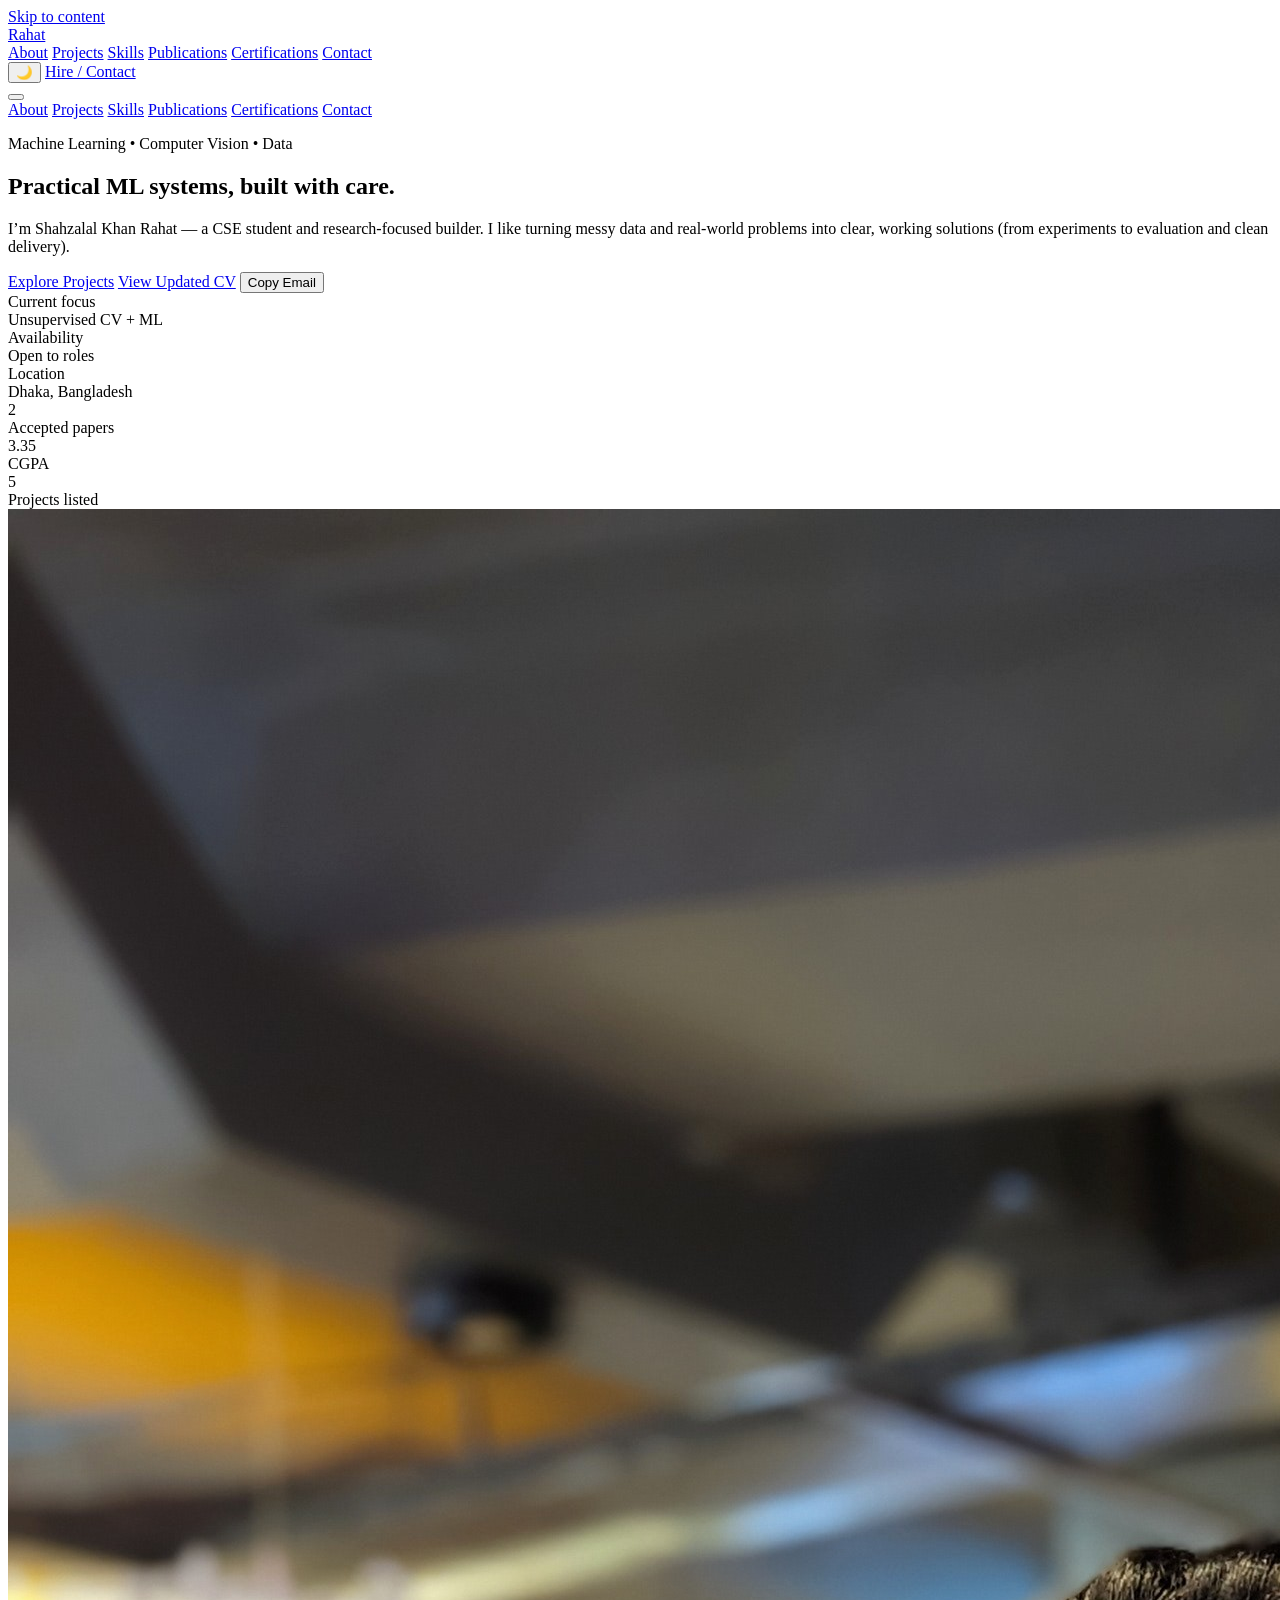
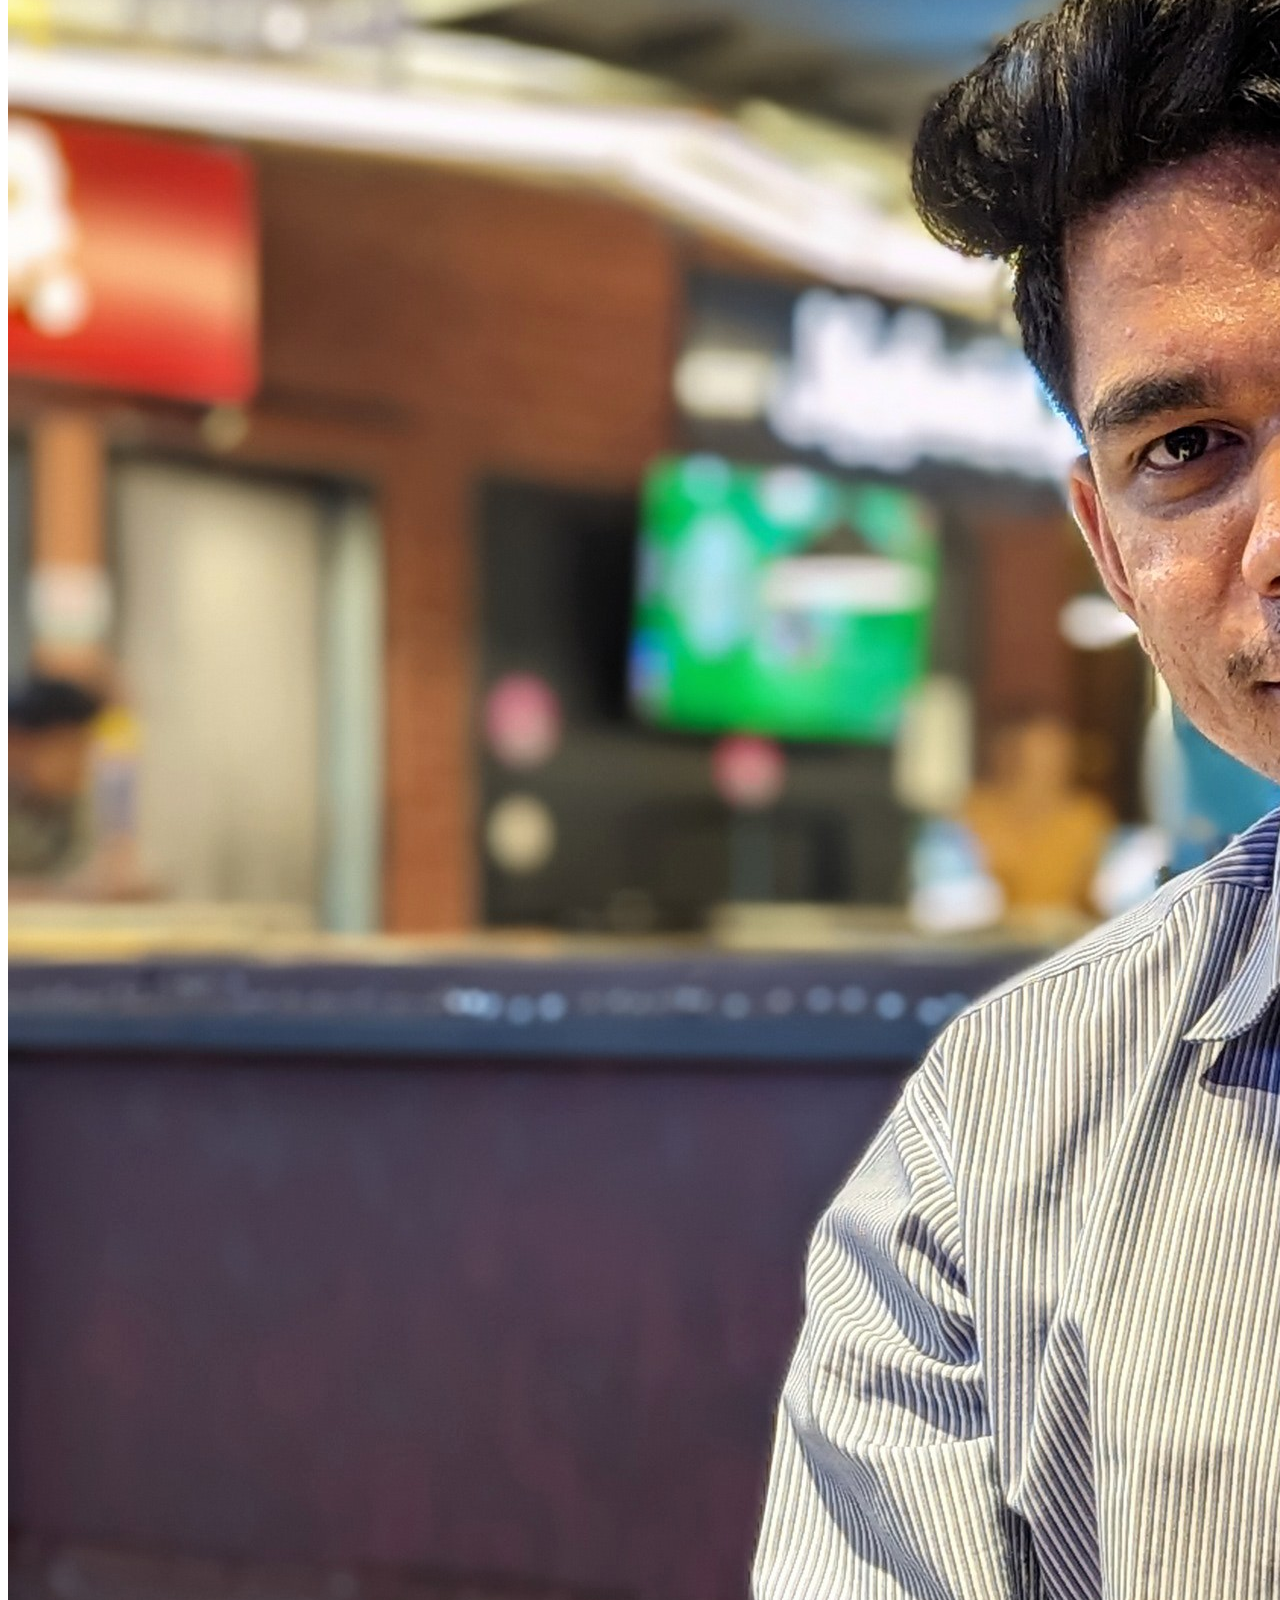
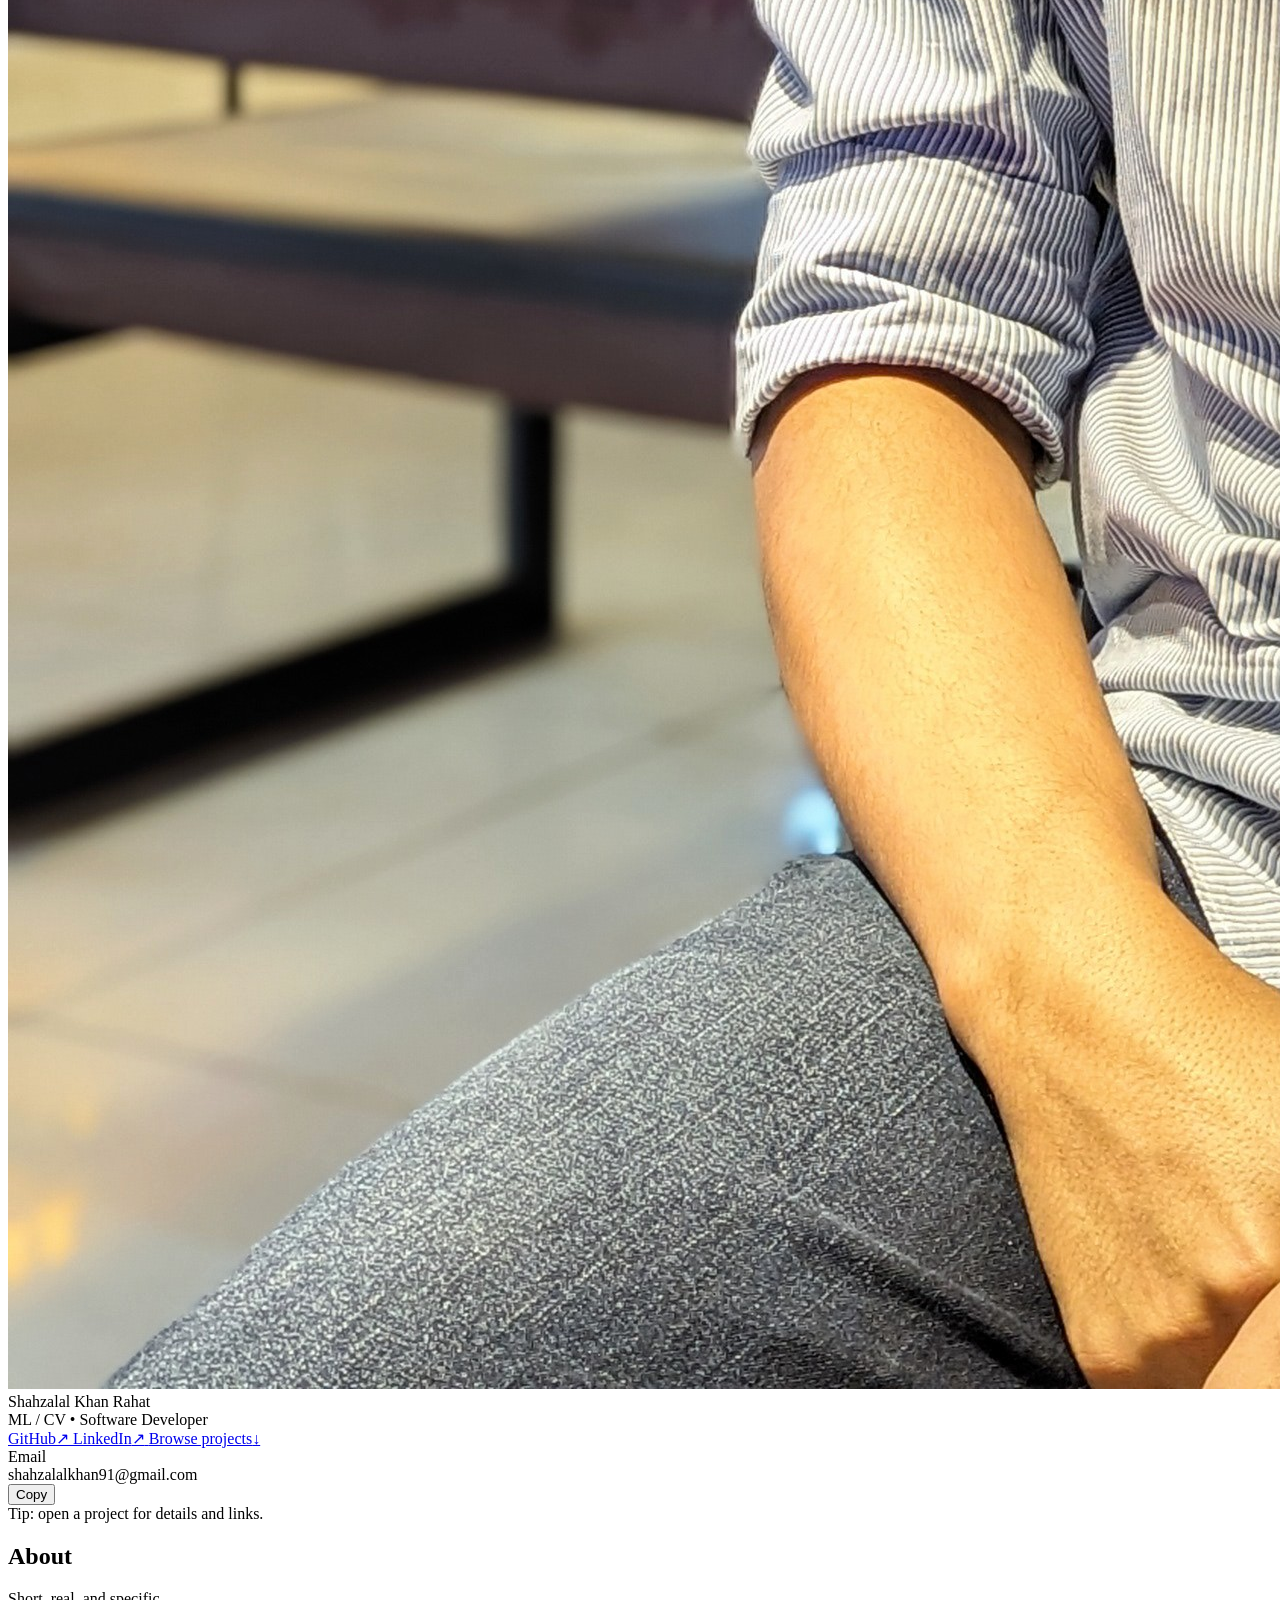
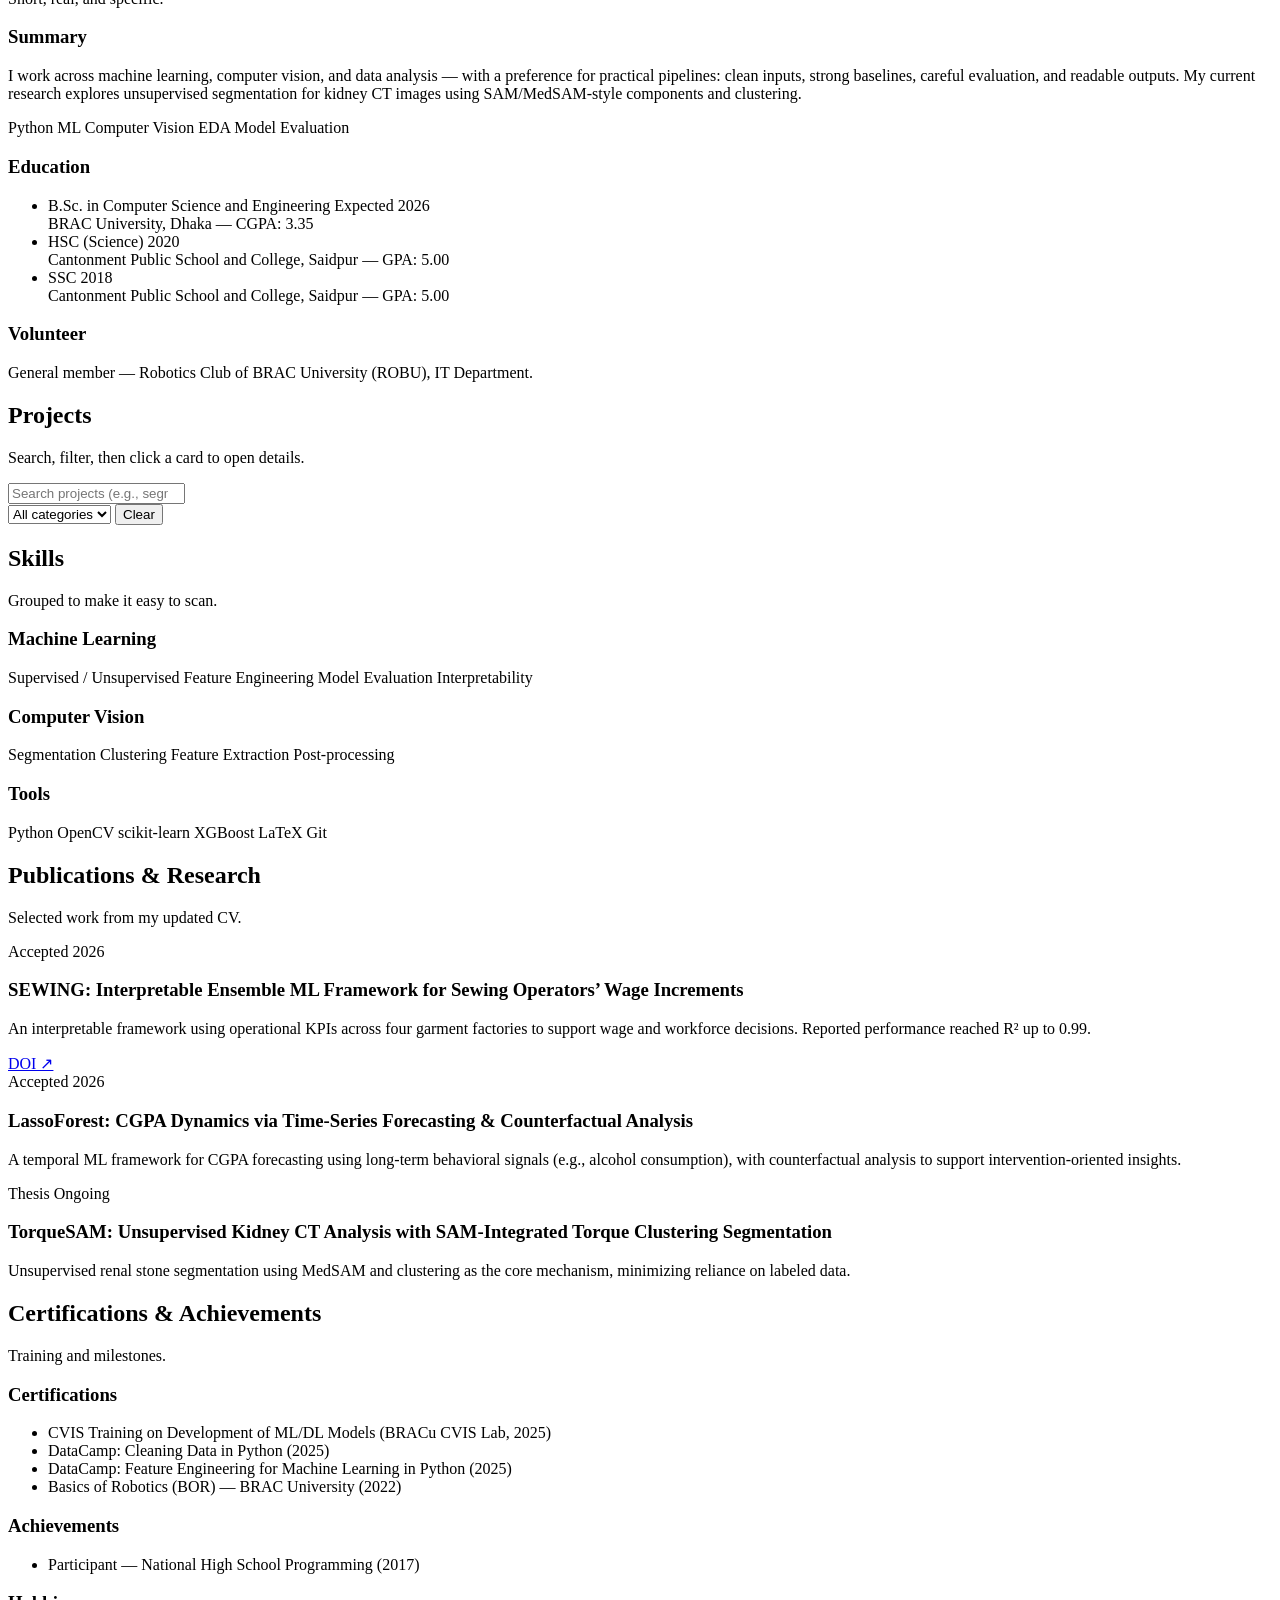
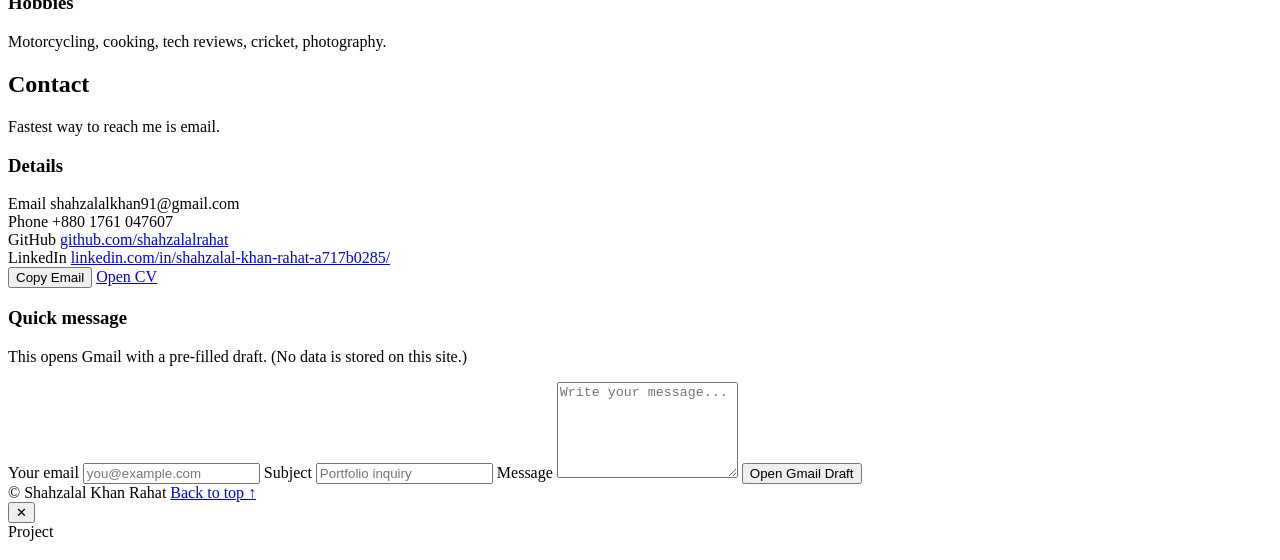
==== commit bf12a2b5: "Update print statement from 'Hello' to 'Goodbye'" ====
--- a/index.html
+++ b/index.html
@@ -5,7 +5,7 @@
   <meta name="viewport" content="width=device-width,initial-scale=1" />
   <meta name="description" content="Shahzalal Khan Rahat — ML/CV portfolio, projects, research, and contact." />
   <title>Shahzalal Khan Rahat | Portfolio</title>
-  <link rel="stylesheet" href="style.css" />
+  <link rel="stylesheet" href="style_updated.css" />
 </head>
 <body>
   <a class="skipLink" href="#home">Skip to content</a>
@@ -463,3 +463,4 @@
   <script src="script_updated.js"></script>
 </body>
 </html>
+
